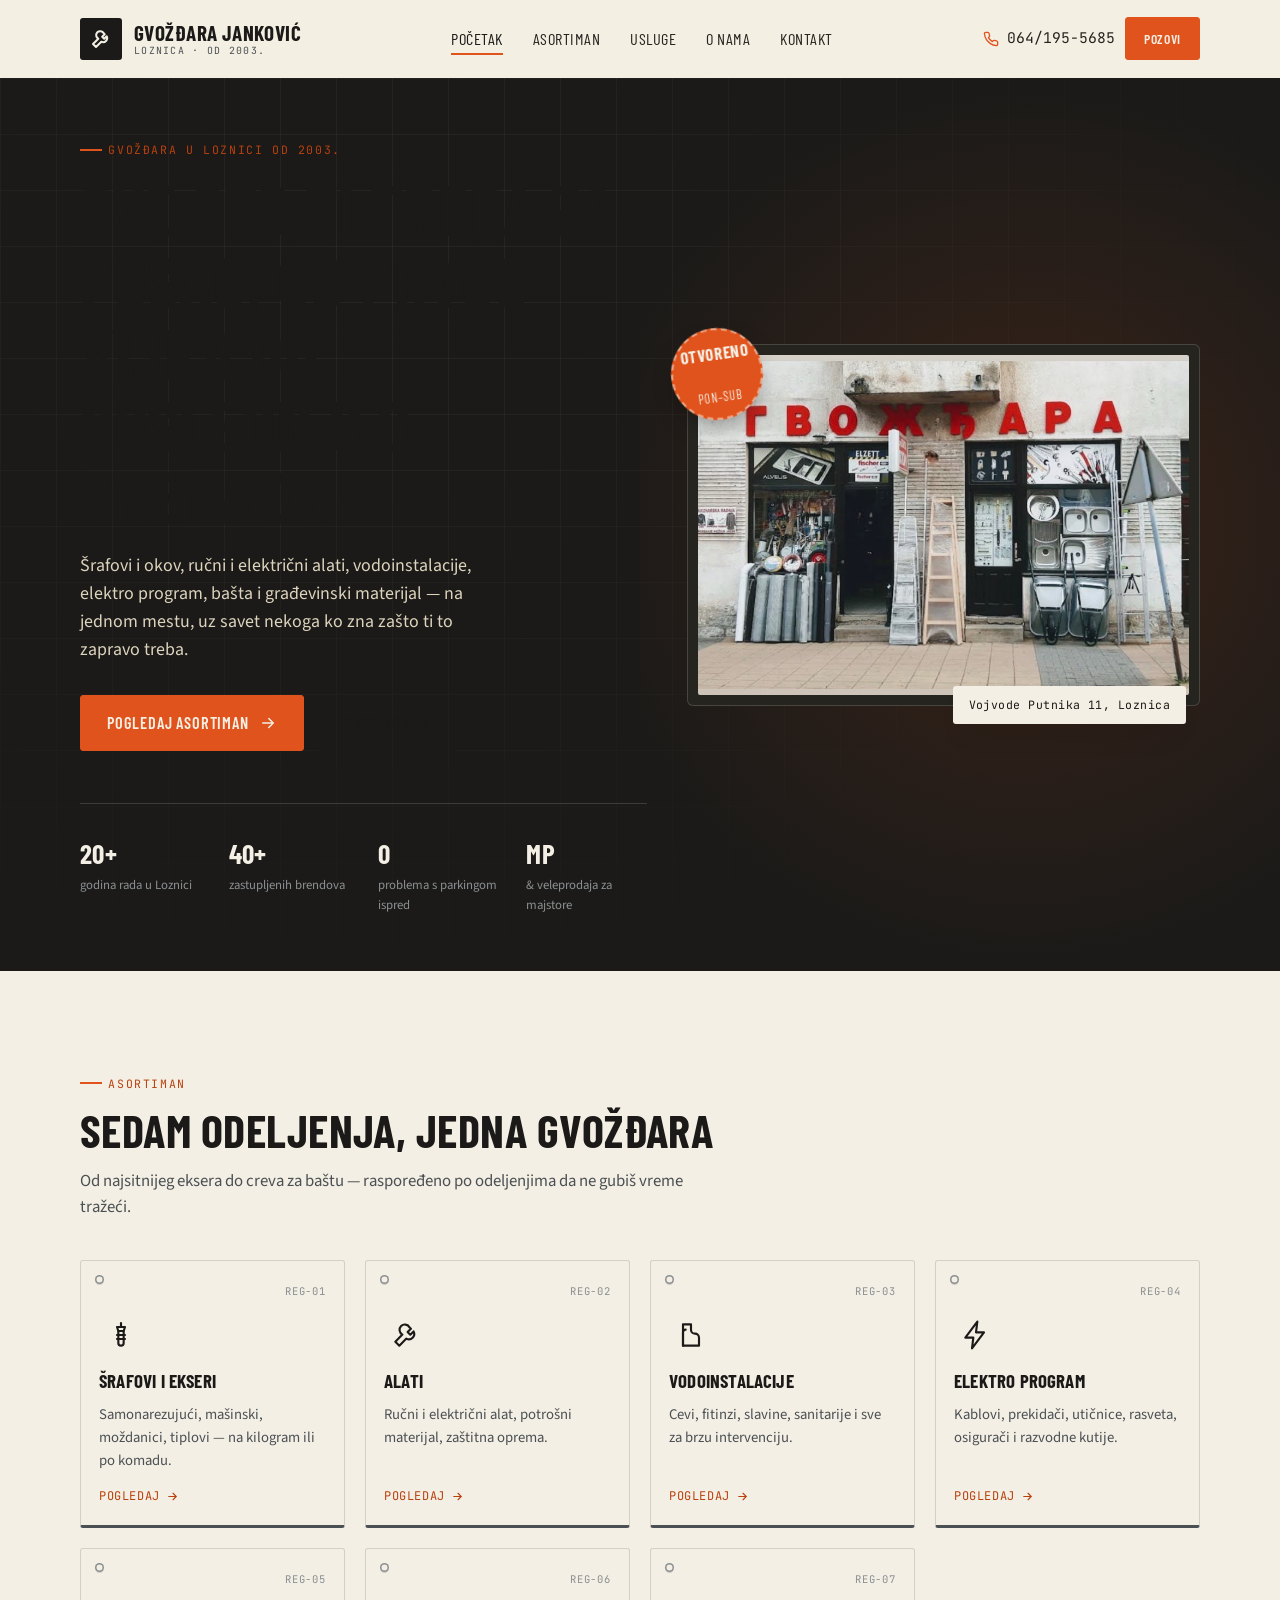
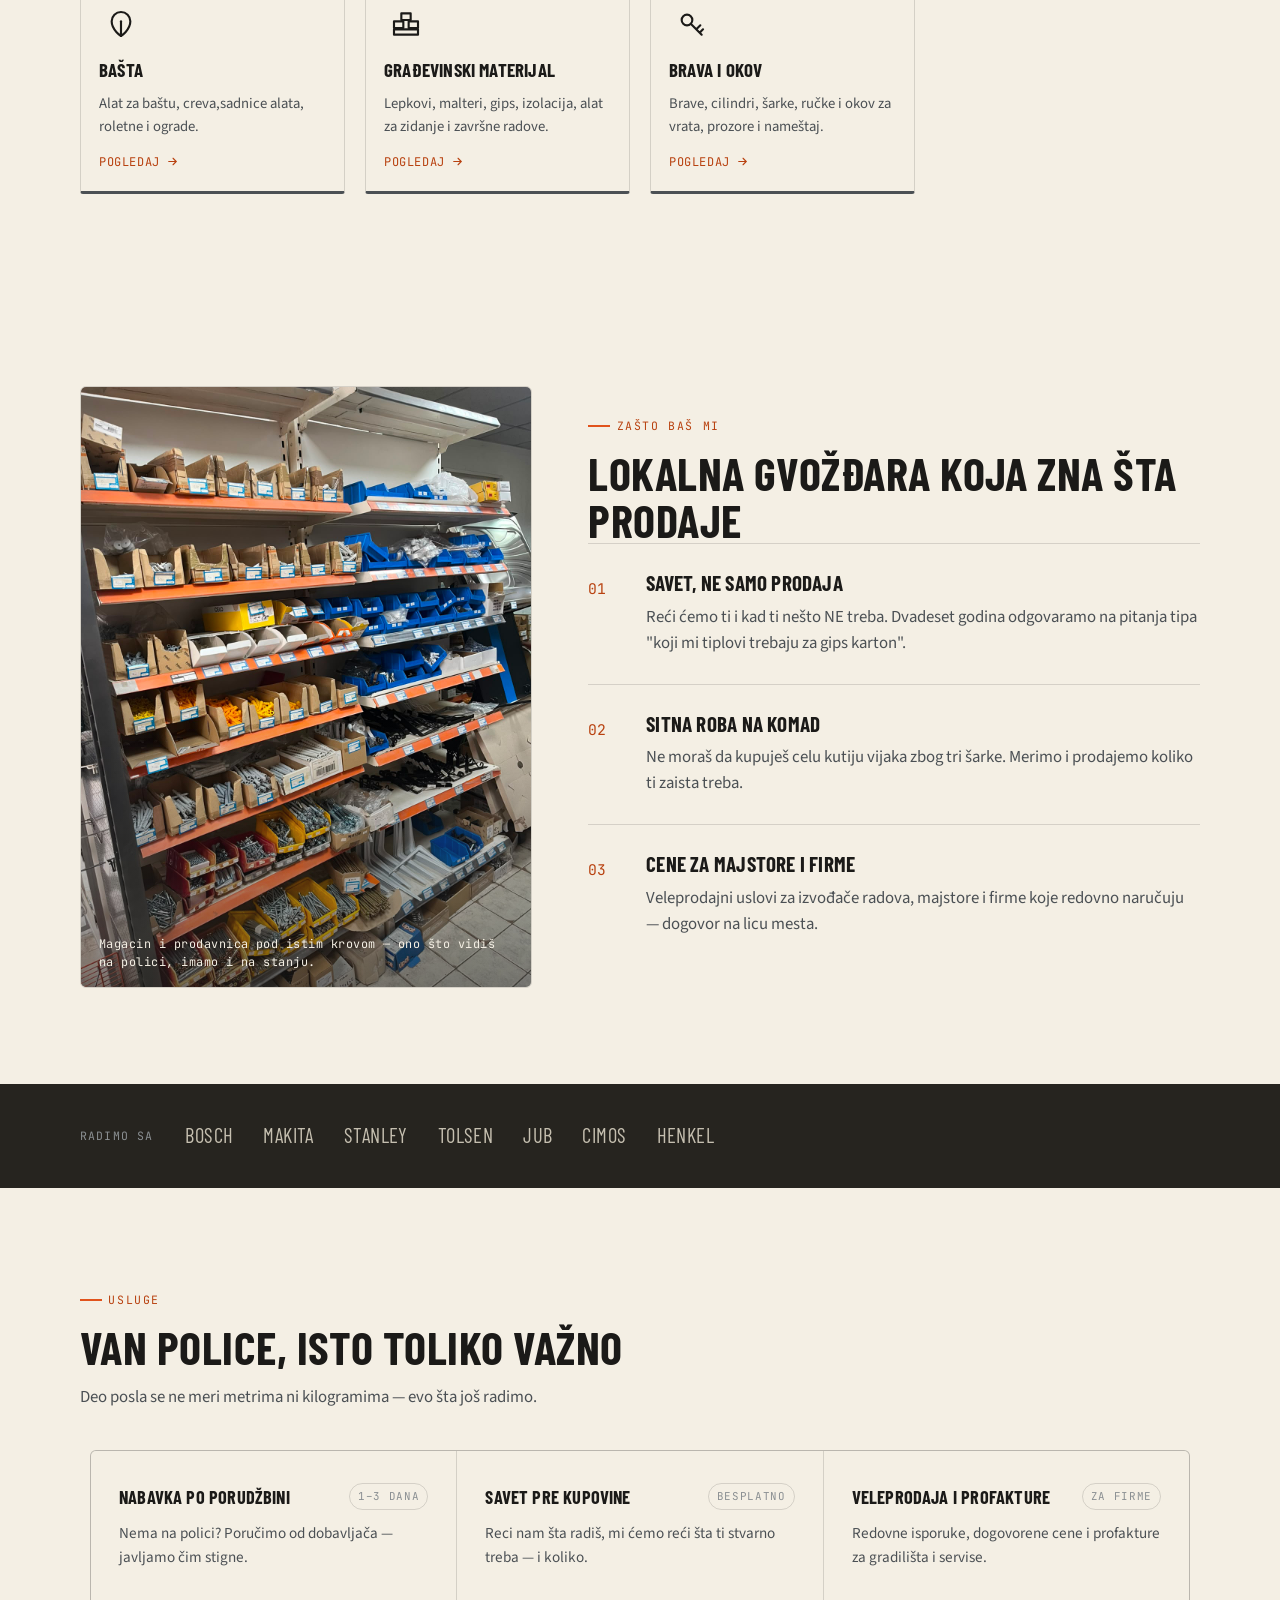
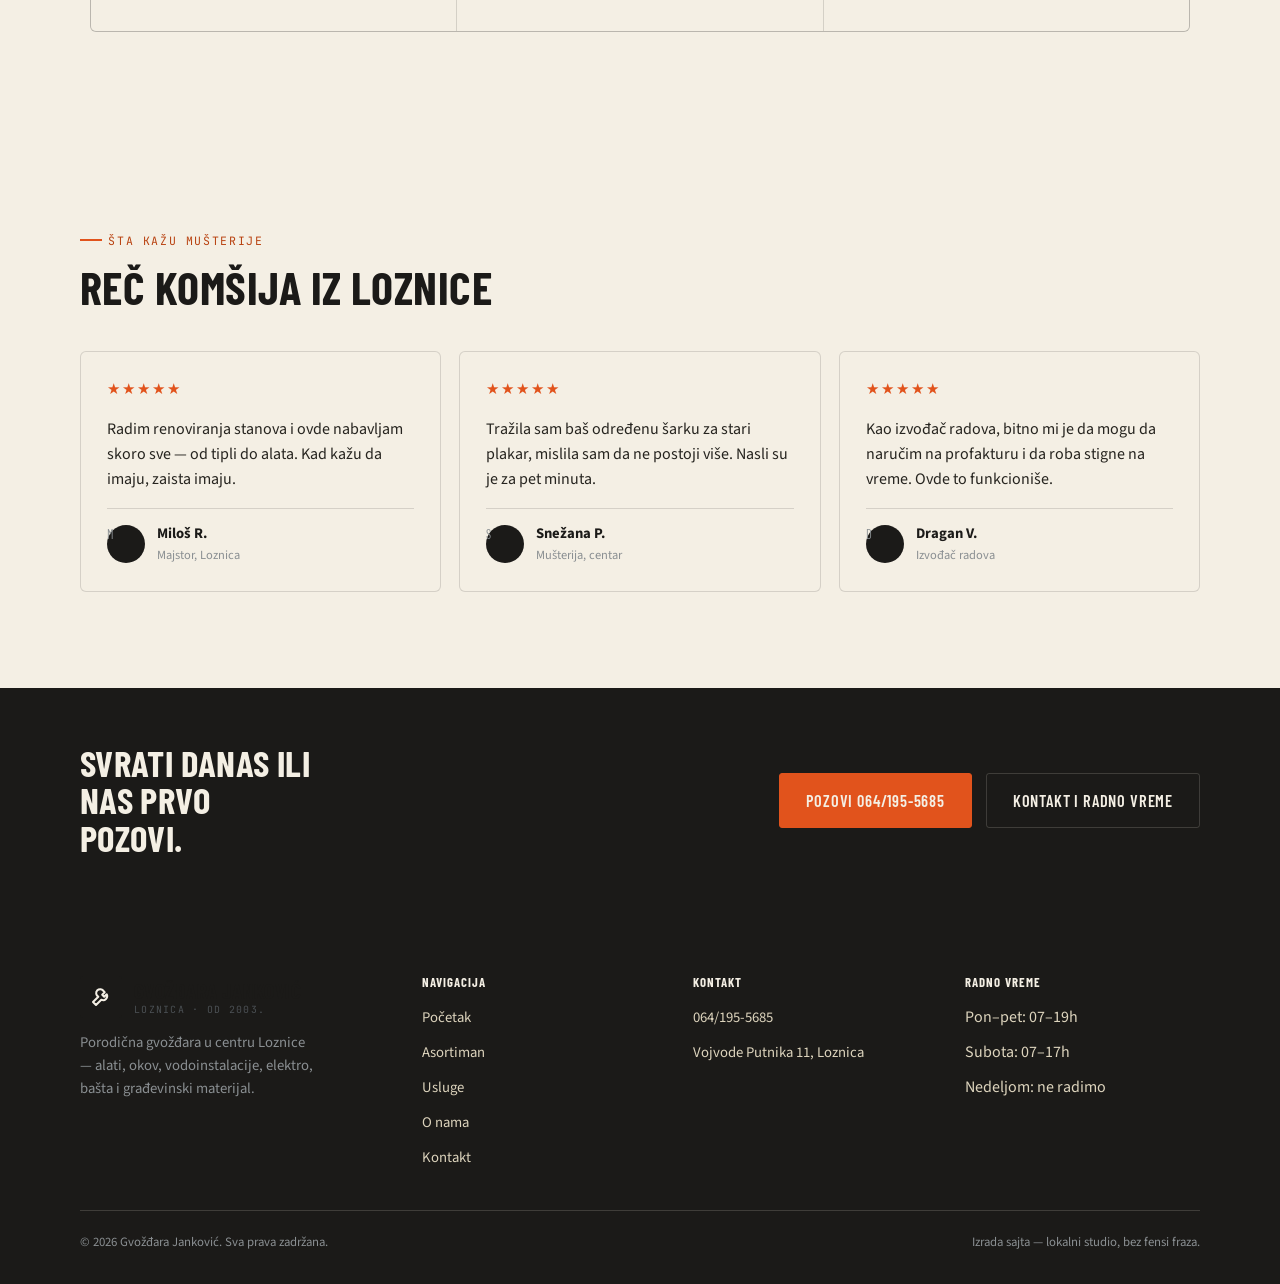
==== index.html @ 45a7708e "Page not found error (6a941ca8a8d5e2df097fbed8)" ====
<!doctype html>
<html lang="sr-Latn">
<head>
<meta charset="UTF-8">
<meta name="viewport" content="width=device-width, initial-scale=1.0">
<title>Gvožđara Janković — Alati, okov i građevinski materijal | Loznica</title>
<meta name="description" content="Gvožđara Janković u Loznici: vijci i okov, alati, vodoinstalacije, elektro program, bašta i građevinski materijal. Preko 20 godina na Vojvode Putnika 11.">
<link rel="canonical" href="https://gvozdjara-jankovic.rs/">

<meta property="og:type" content="website">
<meta property="og:site_name" content="Gvožđara Janković">
<meta property="og:title" content="Gvožđara Janković — Alati, okov i građevinski materijal | Loznica">
<meta property="og:description" content="Sve za majstore i domaćinstvo na jednom mestu — vijci, alati, vodoinstalacije, elektro, bašta i građevinski materijal. Vojvode Putnika 11, Loznica.">
<meta property="og:image" content="https://images.unsplash.com/photo-1632496497047-706290273235?auto=format&fit=crop&w=1200&q=80">
<meta property="og:locale" content="sr_RS">
<meta name="twitter:card" content="summary_large_image">

<link rel="icon" type="image/svg+xml" href="assets/favicon.svg">
<link rel="preconnect" href="https://fonts.googleapis.com">
<link rel="preconnect" href="https://fonts.gstatic.com" crossorigin>
<link href="https://fonts.googleapis.com/css2?family=Barlow+Condensed:wght@500;600;700&family=Source+Sans+3:wght@400;500;600;700&family=JetBrains+Mono:wght@500&display=swap" rel="stylesheet">
<link rel="stylesheet" href="styles.css">
</head>
<body>

<a class="skip-link" href="#main">Preskoči na sadržaj</a>

<header class="site-header">
  <div class="container header-inner">
    <a class="brand" href="index.html" aria-label="Gvožđara Janković — početna">
      <span class="brand-mark" aria-hidden="true">
        <svg viewBox="0 0 24 24" fill="none" stroke="#F4EFE4" stroke-width="2" stroke-linecap="round" stroke-linejoin="round"><path d="M14.7 6.3a4 4 0 1 0-5.4 5.4L4 17l3 3 5.3-5.3a4 4 0 0 0 5.4-5.4l-2.5 2.5-2-2 2.5-2.5z"/></svg>
      </span>
      <span class="brand-text">
        <strong>Gvožđara Janković</strong>
        <span>Loznica · od 2003.</span>
      </span>
    </a>

    <nav class="main-nav" aria-label="Glavna navigacija">
      <ul>
        <li><a href="index.html" aria-current="page">Početak</a></li>
        <li><a href="asortiman.html">Asortiman</a></li>
        <li><a href="index.html#usluge">Usluge</a></li>
        <li><a href="o-nama.html">O nama</a></li>
        <li><a href="kontakt.html">Kontakt</a></li>
      </ul>
    </nav>

    <div class="header-actions">
      <a class="phone-link" href="tel:+381641955685">
        <svg viewBox="0 0 24 24" fill="none" stroke="currentColor" stroke-width="2" stroke-linecap="round" stroke-linejoin="round"><path d="M22 16.92v3a2 2 0 0 1-2.18 2 19.79 19.79 0 0 1-8.63-3.07 19.5 19.5 0 0 1-6-6 19.79 19.79 0 0 1-3.07-8.67A2 2 0 0 1 4.11 2h3a2 2 0 0 1 2 1.72c.127.96.361 1.903.7 2.81a2 2 0 0 1-.45 2.11L8.09 9.91a16 16 0 0 0 6 6l1.27-1.27a2 2 0 0 1 2.11-.45c.907.339 1.85.573 2.81.7A2 2 0 0 1 22 16.92z"/></svg>
        064/195-5685
      </a>
      <a class="btn btn-primary btn-sm" href="tel:+381641955685">Pozovi</a>
      <button class="nav-toggle" aria-label="Otvori meni" aria-expanded="false" aria-controls="mobile-nav">
        <svg class="icon-open" viewBox="0 0 24 24" fill="none" stroke="currentColor" stroke-width="2" stroke-linecap="round"><path d="M3 6h18M3 12h18M3 18h18"/></svg>
        <svg class="icon-close" viewBox="0 0 24 24" fill="none" stroke="currentColor" stroke-width="2" stroke-linecap="round"><path d="M6 6l12 12M18 6L6 18"/></svg>
      </button>
    </div>
  </div>
</header>

<nav class="mobile-nav" id="mobile-nav" aria-label="Mobilna navigacija">
  <ul>
    <li><a href="index.html">Početak</a></li>
    <li><a href="asortiman.html">Asortiman</a></li>
    <li><a href="index.html#usluge">Usluge</a></li>
    <li><a href="o-nama.html">O nama</a></li>
    <li><a href="kontakt.html">Kontakt</a></li>
  </ul>
  <div class="mobile-contact">
    <a href="tel:+381641955685">064/195-5685</a>
    <span>Vojvode Putnika 11, Loznica</span>
    <span>Radnim danima 09–17h · subotom 09–14h</span>
  </div>
</nav>

<main id="main">

  <!-- HERO -->
  <section class="hero">
    <div class="container hero-inner">
      <div class="hero-copy">
        <span class="kicker">Gvožđara u Loznici od 2003.</span>
        <h1>Sve što ti treba za posao, od prvog vijka do poslednjeg premaza.</h1>
        <p class="hero-sub">Šrafovi i okov, ručni i električni alati, vodoinstalacije, elektro program, bašta i građevinski materijal — na jednom mestu, uz savet nekoga ko zna zašto ti to zapravo treba.</p>
        <div class="hero-cta">
          <a class="btn btn-primary" href="asortiman.html">
            Pogledaj asortiman
            <svg viewBox="0 0 24 24" fill="none" stroke="currentColor" stroke-width="2" stroke-linecap="round" stroke-linejoin="round"><path d="M5 12h14M13 6l6 6-6 6"/></svg>
          </a>
          <a class="btn btn-outline" href="https://www.google.com/maps/place/Gvozdjara/@44.53422077107398,19.223158176831543,17z" target="_blank" rel="noopener">
            Kako do nas
          </a>
        </div>

        <div class="hero-trust">
          <div class="trust-item"><strong>20+</strong><span>godina rada u Loznici</span></div>
          <div class="trust-item"><strong>40+</strong><span>zastupljenih brendova</span></div>
          <div class="trust-item"><strong>0</strong><span>problema s parkingom ispred</span></div>
          <div class="trust-item"><strong>MP</strong><span>&amp; veleprodaja za majstore</span></div>
        </div>
      </div>

      <div class="hero-visual">
        <div class="hero-frame">
          <img src="assets/SlikaNapred.jpeg" alt="Ulaz u Gvožđaru Janković u Loznici" loading="eager" width="1200" height="800">
        </div>
        <div class="hero-badge" aria-hidden="true"><strong>OTVORENO</strong>pon–sub</div>
        <div class="hero-caption">Vojvode Putnika 11, Loznica</div>
      </div>
    </div>
  </section>

  <!-- CATEGORIES -->
  <section id="asortiman" aria-labelledby="cat-heading">
    <div class="container">
      <div class="section-head reveal">
        <span class="kicker">Asortiman</span>
        <h2 id="cat-heading">Sedam odeljenja, jedna gvožđara</h2>
        <p>Od najsitnijeg eksera do creva za baštu — raspoređeno po odeljenjima da ne gubiš vreme tražeći.</p>
      </div>

      <div class="category-grid reveal-stagger">

        <a class="category-card" href="asortiman.html#vijci">
          <span class="tag-code">REG-01</span>
          <span class="card-icon" aria-hidden="true">
            <svg viewBox="0 0 24 24" fill="none" stroke="currentColor" stroke-width="1.6" stroke-linecap="round" stroke-linejoin="round"><path d="M12 3v3M9 6h6l-1 3H10L9 6z"/><path d="M10 9v9a2 2 0 0 0 4 0V9"/><path d="M9 15h6M9 12h6"/></svg>
          </span>
          <h3>Šrafovi i ekseri</h3>
          <p>Samonarezujući, mašinski, moždanici, tiplovi — na kilogram ili po komadu.</p>
          <span class="card-link">Pogledaj<svg viewBox="0 0 24 24" fill="none" stroke="currentColor" stroke-width="2" stroke-linecap="round"><path d="M5 12h14M13 6l6 6-6 6"/></svg></span>
        </a>

        <a class="category-card" href="asortiman.html#alati">
          <span class="tag-code">REG-02</span>
          <span class="card-icon" aria-hidden="true">
            <svg viewBox="0 0 24 24" fill="none" stroke="currentColor" stroke-width="1.6" stroke-linecap="round" stroke-linejoin="round"><path d="M14.7 6.3a4 4 0 1 0-5.4 5.4L4 17l3 3 5.3-5.3a4 4 0 0 0 5.4-5.4l-2.5 2.5-2-2 2.5-2.5z"/></svg>
          </span>
          <h3>Alati</h3>
          <p>Ručni i električni alat, potrošni materijal, zaštitna oprema.</p>
          <span class="card-link">Pogledaj<svg viewBox="0 0 24 24" fill="none" stroke="currentColor" stroke-width="2" stroke-linecap="round"><path d="M5 12h14M13 6l6 6-6 6"/></svg></span>
        </a>

        <a class="category-card" href="asortiman.html#vodoinstalacije">
          <span class="tag-code">REG-03</span>
          <span class="card-icon" aria-hidden="true">
            <svg viewBox="0 0 24 24" fill="none" stroke="currentColor" stroke-width="1.6" stroke-linecap="round" stroke-linejoin="round"><path d="M6 4h6v4a3 3 0 0 0 3 3v0a3 3 0 0 1 3 3v6H6z"/><path d="M6 20V10a2 2 0 0 1 2-2"/></svg>
          </span>
          <h3>Vodoinstalacije</h3>
          <p>Cevi, fitinzi, slavine, sanitarije i sve za brzu intervenciju.</p>
          <span class="card-link">Pogledaj<svg viewBox="0 0 24 24" fill="none" stroke="currentColor" stroke-width="2" stroke-linecap="round"><path d="M5 12h14M13 6l6 6-6 6"/></svg></span>
        </a>

        <a class="category-card" href="asortiman.html#elektro">
          <span class="tag-code">REG-04</span>
          <span class="card-icon" aria-hidden="true">
            <svg viewBox="0 0 24 24" fill="none" stroke="currentColor" stroke-width="1.6" stroke-linecap="round" stroke-linejoin="round"><path d="M13 2 4 14h6l-1 8 9-12h-6l1-8z"/></svg>
          </span>
          <h3>Elektro program</h3>
          <p>Kablovi, prekidači, utičnice, rasveta, osigurači i razvodne kutije.</p>
          <span class="card-link">Pogledaj<svg viewBox="0 0 24 24" fill="none" stroke="currentColor" stroke-width="2" stroke-linecap="round"><path d="M5 12h14M13 6l6 6-6 6"/></svg></span>
        </a>

        <a class="category-card" href="asortiman.html#basta">
          <span class="tag-code">REG-05</span>
          <span class="card-icon" aria-hidden="true">
            <svg viewBox="0 0 24 24" fill="none" stroke="currentColor" stroke-width="1.6" stroke-linecap="round" stroke-linejoin="round"><path d="M12 21s7-4.5 7-11a7 7 0 0 0-14 0c0 6.5 7 11 7 11z"/><path d="M12 21V10"/></svg>
          </span>
          <h3>Bašta</h3>
          <p>Alat za baštu, creva,sadnice alata, roletne i ograde.</p>
          <span class="card-link">Pogledaj<svg viewBox="0 0 24 24" fill="none" stroke="currentColor" stroke-width="2" stroke-linecap="round"><path d="M5 12h14M13 6l6 6-6 6"/></svg></span>
        </a>

        <a class="category-card" href="asortiman.html#gradjevinski">
          <span class="tag-code">REG-06</span>
          <span class="card-icon" aria-hidden="true">
            <svg viewBox="0 0 24 24" fill="none" stroke="currentColor" stroke-width="1.6" stroke-linecap="round" stroke-linejoin="round"><rect x="3" y="10" width="7" height="5"/><rect x="14" y="10" width="7" height="5"/><rect x="8.5" y="4" width="7" height="5"/><rect x="3" y="16" width="18" height="4"/></svg>
          </span>
          <h3>Građevinski materijal</h3>
          <p>Lepkovi, malteri, gips, izolacija, alat za zidanje i završne radove.</p>
          <span class="card-link">Pogledaj<svg viewBox="0 0 24 24" fill="none" stroke="currentColor" stroke-width="2" stroke-linecap="round"><path d="M5 12h14M13 6l6 6-6 6"/></svg></span>
        </a>

        <a class="category-card" href="asortiman.html#brava">
          <span class="tag-code">REG-07</span>
          <span class="card-icon" aria-hidden="true">
            <svg viewBox="0 0 24 24" fill="none" stroke="currentColor" stroke-width="1.6" stroke-linecap="round" stroke-linejoin="round"><circle cx="9" cy="9" r="4"/><path d="M12 12 20 20M16 16l3-3M18.5 18.5 21 16"/></svg>
          </span>
          <h3>Brava i okov</h3>
          <p>Brave, cilindri, šarke, ručke i okov za vrata, prozore i nameštaj.</p>
          <span class="card-link">Pogledaj<svg viewBox="0 0 24 24" fill="none" stroke="currentColor" stroke-width="2" stroke-linecap="round"><path d="M5 12h14M13 6l6 6-6 6"/></svg></span>
        </a>

      </div>
    </div>
  </section>

  <!-- WHY US -->
  <section aria-labelledby="why-heading">
    <div class="container why-split">
      <figure class="why-photo reveal">
        <img src="assets/inventar2.jpeg" alt="Uredne police sa robom u magacinskom prostoru" loading="lazy" width="1000" height="1250">
        <figcaption>Magacin i prodavnica pod istim krovom — ono što vidiš na polici, imamo i na stanju.</figcaption>
      </figure>

      <div class="reveal">
        <span class="kicker">Zašto baš mi</span>
        <h2 id="why-heading">Lokalna gvožđara koja zna šta prodaje</h2>

        <div class="why-item">
          <span class="why-num">01</span>
          <div>
            <h3>Savet, ne samo prodaja</h3>
            <p>Reći ćemo ti i kad ti nešto NE treba. Dvadeset godina odgovaramo na pitanja tipa "koji mi tiplovi trebaju za gips karton".</p>
          </div>
        </div>
        <div class="why-item">
          <span class="why-num">02</span>
          <div>
            <h3>Sitna roba na komad</h3>
            <p>Ne moraš da kupuješ celu kutiju vijaka zbog tri šarke. Merimo i prodajemo koliko ti zaista treba.</p>
          </div>
        </div>
        <div class="why-item">
          <span class="why-num">03</span>
          <div>
            <h3>Cene za majstore i firme</h3>
            <p>Veleprodajni uslovi za izvođače radova, majstore i firme koje redovno naručuju — dogovor na licu mesta.</p>
          </div>
        </div>
      </div>
    </div>
  </section>

  <!-- BRANDS -->
  <section class="brands-strip">
    <div class="container">
      <span class="brands-label">Radimo sa</span>
      <ul class="brand-list">
        <li>Bosch</li>
        <li>Makita</li>
        <li>Stanley</li>
        <li>Tolsen</li>
        <li>Jub</li>
        <li>Cimos</li>
        <li>Henkel</li>
      </ul>
    </div>
  </section>

  <!-- SERVICES -->
  <section id="usluge" aria-labelledby="usluge-heading">
    <div class="container">
      <div class="section-head reveal">
        <span class="kicker">Usluge</span>
        <h2 id="usluge-heading">Van police, isto toliko važno</h2>
        <p>Deo posla se ne meri metrima ni kilogramima — evo šta još radimo.</p>
      </div>

      <div class="service-list service-list-three reveal">
        <article class="service-item">
          <div class="service-top">
            <h3>Nabavka po porudžbini</h3>
            <span class="service-tag">1–3 dana</span>
          </div>
          <p>Nema na polici? Poručimo od dobavljača — javljamo čim stigne.</p>
        </article>
        <article class="service-item">
          <div class="service-top">
            <h3>Savet pre kupovine</h3>
            <span class="service-tag">Besplatno</span>
          </div>
          <p>Reci nam šta radiš, mi ćemo reći šta ti stvarno treba — i koliko.</p>
        </article>
        <article class="service-item">
          <div class="service-top">
            <h3>Veleprodaja i profakture</h3>
            <span class="service-tag">Za firme</span>
          </div>
          <p>Redovne isporuke, dogovorene cene i profakture za gradilišta i servise.</p>
        </article>
      </div>
    </div>
  </section>

  <!-- TESTIMONIALS -->
  <section aria-labelledby="test-heading">
    <div class="container">
      <div class="section-head reveal">
        <span class="kicker">Šta kažu mušterije</span>
        <h2 id="test-heading">Reč komšija iz Loznice</h2>
      </div>

      <div class="testimonial-grid reveal-stagger">
        <article class="testimonial">
          <div class="stars" aria-hidden="true">★★★★★</div>
          <p class="quote">Radim renoviranja stanova i ovde nabavljam skoro sve — od tipli do alata. Kad kažu da imaju, zaista imaju.</p>
          <div class="who">
            <span class="who-avatar" aria-hidden="true">M</span>
            <div><strong>Miloš R.</strong><span>Majstor, Loznica</span></div>
          </div>
        </article>
        <article class="testimonial">
          <div class="stars" aria-hidden="true">★★★★★</div>
          <p class="quote">Tražila sam baš određenu šarku za stari plakar, mislila sam da ne postoji više. Nasli su je za pet minuta.</p>
          <div class="who">
            <span class="who-avatar" aria-hidden="true">S</span>
            <div><strong>Snežana P.</strong><span>Mušterija, centar</span></div>
          </div>
        </article>
        <article class="testimonial">
          <div class="stars" aria-hidden="true">★★★★★</div>
          <p class="quote">Kao izvođač radova, bitno mi je da mogu da naručim na profakturu i da roba stigne na vreme. Ovde to funkcioniše.</p>
          <div class="who">
            <span class="who-avatar" aria-hidden="true">D</span>
            <div><strong>Dragan V.</strong><span>Izvođač radova</span></div>
          </div>
        </article>
      </div>
    </div>
  </section>

  <!-- CTA BAND -->
  <section class="cta-band on-dark">
    <div class="container">
      <h2>Svrati danas ili nas prvo pozovi.</h2>
      <div class="cta-actions">
        <a class="btn btn-primary" href="tel:+381641955685">Pozovi 064/195-5685</a>
        <a class="btn btn-outline" href="kontakt.html">Kontakt i radno vreme</a>
      </div>
    </div>
  </section>

</main>

<footer class="site-footer">
  <div class="container">
    <div class="footer-grid">
      <div class="footer-brand">
        <a class="brand" href="index.html" aria-label="Gvožđara Janković — početna">
          <span class="brand-mark" aria-hidden="true">
            <svg viewBox="0 0 24 24" fill="none" stroke="#F4EFE4" stroke-width="2" stroke-linecap="round" stroke-linejoin="round"><path d="M14.7 6.3a4 4 0 1 0-5.4 5.4L4 17l3 3 5.3-5.3a4 4 0 0 0 5.4-5.4l-2.5 2.5-2-2 2.5-2.5z"/></svg>
          </span>
          <span class="brand-text">
            <strong>Gvožđara Janković</strong>
            <span>Loznica · od 2003.</span>
          </span>
        </a>
        <p>Porodična gvožđara u centru Loznice — alati, okov, vodoinstalacije, elektro, bašta i građevinski materijal.</p>
      </div>

      <div class="footer-col">
        <h4>Navigacija</h4>
        <ul>
          <li><a href="index.html">Početak</a></li>
          <li><a href="asortiman.html">Asortiman</a></li>
          <li><a href="index.html#usluge">Usluge</a></li>
          <li><a href="o-nama.html">O nama</a></li>
          <li><a href="kontakt.html">Kontakt</a></li>
        </ul>
      </div>

      <div class="footer-col">
        <h4>Kontakt</h4>
        <ul>
          <li><a href="tel:+381641955685">064/195-5685</a></li>
          <li><a href="https://www.google.com/maps/place/Gvozdjara/@44.53422077107398,19.223158176831543,17z" target="_blank" rel="noopener">Vojvode Putnika 11, Loznica</a></li>
        </ul>
      </div>

      <div class="footer-col">
        <h4>Radno vreme</h4>
        <ul>
          <li>Pon–pet: 07–19h</li>
          <li>Subota: 07–17h</li>
          <li>Nedeljom: ne radimo</li>
        </ul>
      </div>
    </div>

    <div class="footer-bottom">
      <span>© <span id="year">2026</span> Gvožđara Janković. Sva prava zadržana.</span>
      <span>Izrada sajta — lokalni studio, bez fensi fraza.</span>
    </div>
  </div>
</footer>

<script src="main.js"></script>
<script>document.getElementById('year').textContent = new Date().getFullYear();</script>
</body>
</html>
---- styles.css ----
/* =========================================================
   GVOZDJARA JANKOVIC — stylesheet
   Design tokens: deep charcoal / warm paper / muted steel / safety-orange accent
   Type: Barlow Condensed (display) + Source Sans 3 (body) + JetBrains Mono (tags)
   ========================================================= */

:root{
  --charcoal:#1b1a18;
  --charcoal-soft:#26241f;
  --charcoal-softer:#312e28;
  --paper:#f4efe4;
  --paper-dim:#e9e2d0;
  --paper-dimmer:#ddd4bd;
  --steel:#8a8f92;
  --steel-dark:#4b5054;
  --steel-darker:#33373a;
  --accent:#e1531c;
  --accent-dark:#b8410f;
  --accent-soft:rgba(225,83,28,.13);
  --line:rgba(27,26,24,.14);
  --line-invert:rgba(244,239,228,.16);
  --shadow-card:0 14px 30px -16px rgba(15,13,10,.45);
  --shadow-card-hover:0 20px 38px -16px rgba(15,13,10,.55);
  --radius-s:3px;
  --radius-m:6px;
  --font-display:"Barlow Condensed", "Arial Narrow", sans-serif;
  --font-body:"Source Sans 3", "Segoe UI", sans-serif;
  --font-mono:"JetBrains Mono", "Courier New", monospace;
  --ease-out:cubic-bezier(.16,1,.3,1);
  --container:1200px;
}

/* ---------- Reset ---------- */
*,*::before,*::after{box-sizing:border-box;}
html{scroll-behavior:smooth;}
body{margin:0;}
img{max-width:100%;display:block;}
h1,h2,h3,h4,p,figure{margin:0;}
ul{margin:0;padding:0;list-style:none;}
a{color:inherit;text-decoration:none;}
button{font:inherit;color:inherit;background:none;border:0;cursor:pointer;}
input,textarea{font:inherit;color:inherit;}
svg{display:block;}

@media (prefers-reduced-motion: reduce){
  html{scroll-behavior:auto;}
  *,*::before,*::after{
    animation-duration:.001ms !important;
    animation-iteration-count:1 !important;
    transition-duration:.001ms !important;
    scroll-behavior:auto !important;
  }
}

/* ---------- Base ---------- */
body{
  background:var(--paper);
  color:var(--charcoal);
  font-family:var(--font-body);
  font-size:16px;
  line-height:1.55;
  -webkit-font-smoothing:antialiased;
}

.container{
  width:100%;
  max-width:var(--container);
  margin-inline:auto;
  padding-inline:20px;
}
@media(min-width:720px){ .container{padding-inline:32px;} }
@media(min-width:1100px){ .container{padding-inline:40px;} }

section{padding:64px 0;}
@media(min-width:900px){ section{padding:96px 0;} }

.section-tight{padding:48px 0;}

/* eyebrow / kicker */
.kicker{
  display:inline-flex;
  align-items:center;
  gap:.55em;
  font-family:var(--font-mono);
  font-size:.72rem;
  letter-spacing:.14em;
  text-transform:uppercase;
  color:var(--accent-dark);
  margin-bottom:14px;
}
.kicker::before{
  content:"";
  width:22px;
  height:2px;
  background:var(--accent);
  display:inline-block;
}
.on-dark .kicker{color:var(--accent);}
.on-dark .kicker::before{background:var(--accent);}

h1,h2,h3,h4{
  font-family:var(--font-display);
  font-weight:700;
  letter-spacing:.01em;
  text-transform:uppercase;
  line-height:1.02;
  color:var(--charcoal);
}
.on-dark, .on-dark h1, .on-dark h2, .on-dark h3, .on-dark h4{ color:var(--paper); }

h1{font-size:clamp(2.4rem,6.2vw,4.4rem);}
h2{font-size:clamp(1.9rem,4.6vw,2.9rem);}
h3{font-size:clamp(1.3rem,2.6vw,1.6rem);}
h4{font-size:1.05rem;letter-spacing:.04em;}

.section-head{
  max-width:640px;
  margin-bottom:40px;
}
.section-head p{color:var(--steel-dark);font-size:1.05rem;margin-top:14px;}
.on-dark .section-head p{color:var(--paper-dimmer);}
.section-head--center{margin-inline:auto;text-align:center;}

p.lede{font-size:1.15rem;color:var(--steel-dark);}

/* ---------- Buttons ---------- */
.btn{
  display:inline-flex;
  align-items:center;
  gap:10px;
  padding:14px 26px;
  font-family:var(--font-display);
  font-size:1.02rem;
  font-weight:600;
  letter-spacing:.05em;
  text-transform:uppercase;
  border-radius:var(--radius-s);
  border:1.5px solid transparent;
  transition:transform .18s var(--ease-out), box-shadow .18s var(--ease-out), background-color .18s var(--ease-out), border-color .18s var(--ease-out), color .18s var(--ease-out);
  white-space:nowrap;
}
.btn:active{transform:translateY(1px);}
.btn-primary{
  background:var(--accent);
  color:var(--paper);
  border-color:var(--accent);
}
.btn-primary:hover{background:var(--accent-dark);border-color:var(--accent-dark);box-shadow:0 10px 22px -10px rgba(225,83,28,.55);}
.btn-outline{
  background:transparent;
  color:var(--charcoal);
  border-color:var(--charcoal);
}
.btn-outline:hover{background:var(--charcoal);color:var(--paper);}
.on-dark .btn-outline{color:var(--paper);border-color:var(--line-invert);}
.on-dark .btn-outline:hover{background:var(--paper);color:var(--charcoal);border-color:var(--paper);}
.btn-ghost{
  color:var(--charcoal);
  padding-inline:0;
  border-bottom:1.5px solid var(--charcoal);
  border-radius:0;
}
.btn-ghost:hover{color:var(--accent-dark);border-color:var(--accent-dark);}
.btn-sm{padding:10px 18px;font-size:.85rem;}
.btn svg{width:18px;height:18px;flex:none;}

/* ---------- Skip link ---------- */
.skip-link{
  position:absolute;
  left:16px;
  top:-60px;
  background:var(--accent);
  color:var(--paper);
  padding:12px 18px;
  font-family:var(--font-display);
  text-transform:uppercase;
  letter-spacing:.06em;
  z-index:200;
  border-radius:var(--radius-s);
  transition:top .18s var(--ease-out);
}
.skip-link:focus{top:16px;}

/* ---------- Focus states ---------- */
a:focus-visible,
button:focus-visible,
input:focus-visible,
textarea:focus-visible,
.category-card:focus-visible{
  outline:3px solid var(--accent);
  outline-offset:3px;
  border-radius:2px;
}

/* =========================================================
   HEADER
   ========================================================= */
.site-header{
  position:sticky;
  top:0;
  z-index:100;
  background:rgba(244,239,228,.86);
  border-bottom:1px solid transparent;
  transition:background-color .25s var(--ease-out), border-color .25s var(--ease-out), box-shadow .25s var(--ease-out);
}
@supports(backdrop-filter:blur(6px)){
  .site-header{backdrop-filter:blur(10px) saturate(1.1);}
}
.site-header.is-scrolled{
  background:rgba(244,239,228,.94);
  border-bottom-color:var(--line);
  box-shadow:0 8px 24px -18px rgba(0,0,0,.35);
}

.header-inner{
  display:flex;
  align-items:center;
  justify-content:space-between;
  gap:20px;
  padding-block:16px;
}

.brand{
  display:flex;
  align-items:center;
  gap:12px;
  font-family:var(--font-display);
  color:var(--charcoal);
}
.brand-mark{
  width:42px;height:42px;
  flex:none;
  border-radius:var(--radius-s);
  background:var(--charcoal);
  display:grid;
  place-items:center;
}
.brand-mark svg{width:24px;height:24px;}
.brand-text{display:flex;flex-direction:column;line-height:1;}
.brand-text strong{
  font-size:1.32rem;
  letter-spacing:.02em;
  text-transform:uppercase;
}
.brand-text span{
  font-family:var(--font-mono);
  font-size:.62rem;
  letter-spacing:.13em;
  text-transform:uppercase;
  color:var(--steel-dark);
  margin-top:3px;
}

.main-nav{display:none;}
.main-nav ul{display:flex;align-items:center;gap:2px;}
.main-nav a{
  display:inline-block;
  padding:10px 14px;
  font-family:var(--font-display);
  font-size:1.02rem;
  letter-spacing:.03em;
  text-transform:uppercase;
  color:var(--charcoal-soft);
  border-radius:var(--radius-s);
  position:relative;
  transition:color .18s var(--ease-out);
}
.main-nav a::after{
  content:"";
  position:absolute;
  left:14px;right:14px;
  bottom:6px;
  height:2px;
  background:var(--accent);
  transform:scaleX(0);
  transform-origin:left;
  transition:transform .2s var(--ease-out);
}
.main-nav a:hover{color:var(--charcoal);}
.main-nav a:hover::after,
.main-nav a[aria-current="page"]::after{transform:scaleX(1);}
.main-nav a[aria-current="page"]{color:var(--charcoal);}

.header-actions{display:flex;align-items:center;gap:10px;}
.phone-link{
  display:none;
  align-items:center;
  gap:8px;
  font-family:var(--font-mono);
  font-size:.92rem;
  color:var(--charcoal-soft);
}
.phone-link svg{width:16px;height:16px;color:var(--accent);}

.nav-toggle{
  display:grid;
  place-items:center;
  width:44px;height:44px;
  border:1px solid var(--line);
  border-radius:var(--radius-s);
  background:var(--paper);
}
.nav-toggle svg{width:20px;height:20px;}
.nav-toggle .icon-close{display:none;}
.nav-toggle[aria-expanded="true"] .icon-open{display:none;}
.nav-toggle[aria-expanded="true"] .icon-close{display:block;}

@media(min-width:960px){
  .main-nav{display:block;}
  .nav-toggle{display:none;}
  .phone-link{display:inline-flex;}
}

/* Mobile nav panel */
.mobile-nav{
  position:fixed;
  inset:0;
  top:0;
  z-index:99;
  background:var(--charcoal);
  color:var(--paper);
  padding:100px 24px 40px;
  transform:translateX(100%);
  transition:transform .32s var(--ease-out);
  overflow-y:auto;
}
.mobile-nav.is-open{transform:translateX(0);}
.mobile-nav ul{display:flex;flex-direction:column;gap:6px;}
.mobile-nav a{
  display:block;
  padding:16px 4px;
  font-family:var(--font-display);
  font-size:2rem;
  text-transform:uppercase;
  border-bottom:1px solid var(--line-invert);
}
.mobile-nav .mobile-contact{
  margin-top:32px;
  padding-top:24px;
  border-top:1px solid var(--line-invert);
  display:flex;
  flex-direction:column;
  gap:14px;
  font-family:var(--font-mono);
  font-size:.95rem;
  color:var(--paper-dimmer);
}
.mobile-nav .mobile-contact a{border:0;padding:0;font-family:var(--font-mono);font-size:.95rem;text-transform:none;color:var(--accent);}
body.nav-locked{overflow:hidden;}

@media(min-width:960px){ .mobile-nav{display:none;} }

/* =========================================================
   HERO
   ========================================================= */
.hero{
  position:relative;
  background:var(--charcoal);
  color:var(--paper);
  overflow:hidden;
  padding-top:56px;
  padding-bottom:56px;
}
.hero::before{
  /* faint grid, hero-only texture */
  content:"";
  position:absolute;
  inset:0;
  background-image:
    linear-gradient(var(--line-invert) 1px, transparent 1px),
    linear-gradient(90deg, var(--line-invert) 1px, transparent 1px);
  background-size:56px 56px;
  opacity:.35;
  mask-image:radial-gradient(ellipse at 30% 20%, black, transparent 75%);
}
.hero::after{
  content:"";
  position:absolute;
  right:-10%;
  top:-20%;
  width:60%;
  height:140%;
  background:radial-gradient(circle, rgba(225,83,28,.16), transparent 60%);
  pointer-events:none;
}
.hero-inner{
  position:relative;
  z-index:1;
  display:grid;
  gap:44px;
  align-items:center;
}
@media(min-width:900px){
  .hero-inner{grid-template-columns:1.05fr .95fr;gap:40px;}
}

.hero-copy .kicker{opacity:0;transform:translateY(10px);animation:rise .5s var(--ease-out) forwards;animation-delay:.05s;}
.hero-copy h1{opacity:0;transform:translateY(14px);animation:rise .6s var(--ease-out) forwards;animation-delay:.15s;}
.hero-copy .hero-sub{opacity:0;transform:translateY(14px);animation:rise .6s var(--ease-out) forwards;animation-delay:.28s;
  margin-top:20px;max-width:46ch;font-size:1.12rem;color:var(--paper-dimmer);}
.hero-cta{opacity:0;transform:translateY(14px);animation:rise .6s var(--ease-out) forwards;animation-delay:.4s;
  display:flex;flex-wrap:wrap;gap:14px;margin-top:32px;}
.hero-trust{opacity:0;transform:translateY(14px);animation:rise .6s var(--ease-out) forwards;animation-delay:.52s;
  display:grid;grid-template-columns:repeat(2,1fr);gap:22px 28px;margin-top:52px;padding-top:28px;border-top:1px solid var(--line-invert);}
@media(min-width:560px){ .hero-trust{grid-template-columns:repeat(4,1fr);} }
.trust-item strong{
  display:block;font-family:var(--font-display);font-size:1.7rem;letter-spacing:.01em;color:var(--paper);
}
.trust-item span{
  display:block;font-size:.8rem;color:var(--steel);margin-top:2px;
}

@keyframes rise{
  to{opacity:1;transform:translateY(0);}
}
@media(prefers-reduced-motion: reduce){
  .hero-copy .kicker,.hero-copy h1,.hero-copy .hero-sub,.hero-cta,.hero-trust{
    opacity:1;transform:none;animation:none;
  }
}

.hero-visual{
  position:relative;
  opacity:0;
  transform:translateY(16px) scale(.99);
  animation:rise .7s var(--ease-out) forwards;
  animation-delay:.3s;
}
@media(prefers-reduced-motion: reduce){ .hero-visual{opacity:1;transform:none;animation:none;} }
.hero-frame{
  position:relative;
  border:1px solid var(--line-invert);
  padding:10px;
  border-radius:var(--radius-m);
  background:var(--charcoal-soft);
}
.hero-frame img{
  width:100%;
  height:340px;
  object-fit:cover;
  border-radius:2px;
  filter:saturate(.92) contrast(1.03);
}
.hero-badge{
  position:absolute;
  top:-16px;
  left:-16px;
  background:var(--accent);
  color:var(--paper);
  width:92px;height:92px;
  border-radius:50%;
  display:grid;
  place-items:center;
  text-align:center;
  font-family:var(--font-display);
  font-size:.78rem;
  letter-spacing:.05em;
  text-transform:uppercase;
  line-height:1.15;
  transform:rotate(-8deg);
  box-shadow:0 12px 26px -10px rgba(0,0,0,.5);
  border:2px dashed rgba(244,239,228,.55);
}
.hero-badge strong{display:block;font-size:1.05rem;}
.hero-caption{
  position:absolute;
  bottom:-18px;
  right:14px;
  background:var(--paper);
  color:var(--charcoal);
  padding:10px 16px;
  font-family:var(--font-mono);
  font-size:.72rem;
  letter-spacing:.04em;
  border-radius:var(--radius-s);
  box-shadow:var(--shadow-card);
}

/* =========================================================
   SCROLL REVEAL
   ========================================================= */
.reveal{
  opacity:0;
  transform:translateY(22px);
  transition:opacity .55s var(--ease-out), transform .55s var(--ease-out);
}
.reveal.is-visible{opacity:1;transform:translateY(0);}
.reveal-stagger.is-visible > *{opacity:1;transform:none;}
.reveal-stagger > *{
  opacity:0;
  transform:translateY(18px);
  transition:opacity .5s var(--ease-out), transform .5s var(--ease-out);
}
.reveal-stagger > *:nth-child(1){transition-delay:.02s;}
.reveal-stagger > *:nth-child(2){transition-delay:.09s;}
.reveal-stagger > *:nth-child(3){transition-delay:.16s;}
.reveal-stagger > *:nth-child(4){transition-delay:.23s;}
.reveal-stagger > *:nth-child(5){transition-delay:.30s;}
.reveal-stagger > *:nth-child(6){transition-delay:.37s;}
.reveal-stagger > *:nth-child(7){transition-delay:.44s;}
.reveal-stagger > *:nth-child(8){transition-delay:.51s;}
@media(prefers-reduced-motion: reduce){
  .reveal,.reveal-stagger > *{opacity:1;transform:none;transition:none;}
}

/* =========================================================
   CATEGORY GRID ("bin tag" cards — signature element)
   ========================================================= */
.category-grid{
  display:grid;
  grid-template-columns:repeat(2,1fr);
  gap:16px;
}
@media(min-width:640px){ .category-grid{grid-template-columns:repeat(3,1fr);gap:18px;} }
@media(min-width:1000px){ .category-grid{grid-template-columns:repeat(4,1fr);gap:20px;} }

.category-card{
  position:relative;
  display:flex;
  flex-direction:column;
  gap:14px;
  padding:22px 18px 20px;
  background:var(--paper);
  border:1px solid var(--line);
  border-bottom:3px solid var(--steel-dark);
  border-radius:var(--radius-s);
  transition:transform .22s var(--ease-out), box-shadow .22s var(--ease-out), border-color .22s var(--ease-out);
}
.category-card::before{
  /* punched rivet hole, hardware-tag motif */
  content:"";
  position:absolute;
  top:14px;left:14px;
  width:9px;height:9px;
  border-radius:50%;
  background:var(--paper);
  box-shadow:inset 0 0 0 1.5px var(--steel), 0 1px 0 rgba(0,0,0,.15);
}
.category-card:hover,
.category-card:focus-visible{
  transform:translateY(-4px);
  box-shadow:var(--shadow-card-hover);
  border-bottom-color:var(--accent);
}
.category-card .tag-code{
  align-self:flex-end;
  font-family:var(--font-mono);
  font-size:.66rem;
  letter-spacing:.08em;
  color:var(--steel);
}
.card-icon{
  width:44px;height:44px;
  display:grid;place-items:center;
  color:var(--charcoal);
  transition:transform .22s var(--ease-out);
}
.category-card:hover .card-icon{transform:scale(1.06);}
.card-icon svg{width:32px;height:32px;stroke:currentColor;}
.category-card h3{
  font-size:1.18rem;
  letter-spacing:.01em;
}
.category-card p{
  font-size:.92rem;
  color:var(--steel-dark);
  flex:1;
}
.card-link{
  display:inline-flex;
  align-items:center;
  gap:6px;
  font-family:var(--font-mono);
  font-size:.75rem;
  letter-spacing:.05em;
  text-transform:uppercase;
  color:var(--accent-dark);
}
.card-link svg{width:13px;height:13px;transition:transform .18s var(--ease-out);}
.category-card:hover .card-link svg{transform:translateX(3px);}

/* =========================================================
   WHY US
   ========================================================= */
.why-grid{
  display:grid;
  gap:18px;
  grid-template-columns:1fr;
}
@media(min-width:720px){ .why-grid{grid-template-columns:repeat(2,1fr);} }

.why-split{
  display:grid;
  gap:44px;
  align-items:center;
}
@media(min-width:900px){ .why-split{grid-template-columns:.85fr 1.15fr;gap:56px;} }
.why-photo{
  position:relative;
  border-radius:var(--radius-m);
  overflow:hidden;
  border:1px solid var(--line);
}
.why-photo img{width:100%;height:100%;min-height:280px;object-fit:cover;}
.why-photo::after{
  content:"";
  position:absolute;inset:0;
  background:linear-gradient(180deg, transparent 55%, rgba(27,26,24,.55));
}
.why-photo figcaption{
  position:absolute;left:18px;bottom:16px;right:18px;
  color:var(--paper);
  font-family:var(--font-mono);
  font-size:.74rem;
  letter-spacing:.04em;
  z-index:1;
}

.why-item{
  display:flex;
  gap:20px;
  padding:28px 0;
  border-top:1px solid var(--line);
}
.why-item:first-child{border-top:0;padding-top:8px;}
.why-num{
  font-family:var(--font-mono);
  font-size:.92rem;
  color:var(--accent-dark);
  padding-top:6px;
  flex:none;
  width:38px;
}
.why-item h3{font-size:1.32rem;margin-bottom:10px;}
.why-item p{color:var(--steel-dark);font-size:1.05rem;line-height:1.55;}

/* =========================================================
   BRANDS ROW
   ========================================================= */
.brands-strip{
  background:var(--charcoal-soft);
  color:var(--paper-dimmer);
  padding:36px 0;
}
.brands-strip .container{
  display:flex;
  flex-wrap:wrap;
  align-items:center;
  justify-content:space-between;
  gap:20px 32px;
}
.brands-label{
  font-family:var(--font-mono);
  font-size:.72rem;
  letter-spacing:.1em;
  text-transform:uppercase;
  color:var(--steel);
  flex:none;
}
.brand-list{
  display:flex;
  flex-wrap:wrap;
  gap:12px 30px;
  flex:1;
}
.brand-list li{
  font-family:var(--font-display);
  font-size:1.28rem;
  letter-spacing:.02em;
  text-transform:uppercase;
  color:var(--paper-dim);
  opacity:.82;
}

/* =========================================================
   SERVICES
   ========================================================= */
.service-list{
  display:grid;
  gap:1px;
  background:var(--line);
  border:1px solid var(--line);
  border-radius:var(--radius-m);
  overflow:hidden;
}
@media(min-width:760px){ .service-list{grid-template-columns:repeat(2,1fr);} }
.service-list-three{
  max-width:1100px;
  margin-left:auto;
  margin-right:auto;
}
@media(min-width:760px){
  .service-list-three{grid-template-columns:repeat(3,1fr);}
}
.service-item{
  background:var(--paper);
  padding:32px 28px 30px;
  display:flex;
  flex-direction:column;
  gap:12px;
  min-height:180px;
  transition:background-color .2s var(--ease-out);
}
.service-item:hover{background:var(--paper-dim);}
.service-item .service-top{
  display:flex;
  align-items:center;
  justify-content:space-between;
  gap:10px;
}
.service-item h3{font-size:1.15rem;}
.service-tag{
  font-family:var(--font-mono);
  font-size:.68rem;
  letter-spacing:.06em;
  text-transform:uppercase;
  color:var(--steel);
  border:1px solid var(--line);
  padding:4px 8px;
  border-radius:20px;
  flex:none;
}
.service-item p{color:var(--steel-dark);font-size:.95rem;}

/* =========================================================
   TESTIMONIALS
   ========================================================= */
.testimonial-grid{
  display:grid;
  gap:18px;
}
@media(min-width:820px){ .testimonial-grid{grid-template-columns:repeat(3,1fr);} }
.testimonial{
  background:var(--paper);
  border:1px solid var(--line);
  border-radius:var(--radius-m);
  padding:26px;
  display:flex;
  flex-direction:column;
  gap:16px;
}
.testimonial .stars{color:var(--accent);letter-spacing:2px;font-size:.95rem;}
.testimonial p.quote{font-size:1rem;color:var(--charcoal-soft);}
.testimonial .who{
  display:flex;
  align-items:center;
  gap:12px;
  margin-top:auto;
  padding-top:14px;
  border-top:1px solid var(--line);
}
.who-avatar{
  width:38px;height:38px;
  border-radius:50%;
  background:var(--charcoal);
  color:var(--paper);
  display:grid;place-items:center;
  font-family:var(--font-display);
  font-size:1rem;
  flex:none;
}
.who strong{display:block;font-size:.92rem;}
.who span{display:block;font-size:.78rem;color:var(--steel);}

/* =========================================================
   CONTACT / MAP / HOURS
   ========================================================= */
.contact-grid{
  display:grid;
  gap:32px;
}
@media(min-width:940px){ .contact-grid{grid-template-columns:1fr 1fr;gap:48px;align-items:start;} }

.info-card{
  background:var(--charcoal);
  color:var(--paper);
  border-radius:var(--radius-m);
  padding:30px;
}
.info-row{
  display:flex;
  gap:14px;
  padding:16px 0;
  border-top:1px solid var(--line-invert);
}
.info-row:first-of-type{border-top:0;padding-top:0;}
.info-row svg{width:20px;height:20px;color:var(--accent);flex:none;margin-top:2px;}
.info-row h4{font-size:.92rem;letter-spacing:.05em;color:var(--paper);margin-bottom:4px;}
.info-row p, .info-row a{color:var(--paper-dimmer);font-size:.95rem;}
.info-row a:hover{color:var(--accent);}
.hours-table{width:100%;margin-top:4px;border-collapse:collapse;}
.hours-table td{padding:3px 0;font-size:.92rem;color:var(--paper-dimmer);}
.hours-table td:last-child{text-align:right;font-family:var(--font-mono);color:var(--paper);}

.map-frame{
  margin-top:22px;
  border-radius:var(--radius-m);
  overflow:hidden;
  border:1px solid var(--line-invert);
  aspect-ratio:4/3;
}
.map-frame iframe{width:100%;height:100%;border:0;filter:grayscale(.25) contrast(1.05);}

.form-card{
  background:var(--paper);
  border:1px solid var(--line);
  border-radius:var(--radius-m);
  padding:30px;
}
.form-card h3{margin-bottom:6px;}
.form-card > p{color:var(--steel-dark);font-size:.94rem;margin-bottom:24px;}

.field{margin-bottom:20px;}
.field label{
  display:block;
  font-family:var(--font-mono);
  font-size:.72rem;
  letter-spacing:.07em;
  text-transform:uppercase;
  color:var(--steel-dark);
  margin-bottom:8px;
}
.field input,
.field textarea{
  width:100%;
  padding:13px 14px;
  background:var(--paper);
  border:1.5px solid var(--line);
  border-radius:var(--radius-s);
  font-size:1rem;
  color:var(--charcoal);
  transition:border-color .18s var(--ease-out), box-shadow .18s var(--ease-out);
}
.field input:focus,
.field textarea:focus{
  outline:none;
  border-color:var(--charcoal);
  box-shadow:0 0 0 3px rgba(27,26,24,.08);
}
.field.has-error input,
.field.has-error textarea{border-color:#b3271a;}
.field textarea{resize:vertical;min-height:120px;}
.error-msg{
  display:none;
  margin-top:7px;
  font-size:.82rem;
  color:#b3271a;
}
.field.has-error .error-msg{display:block;}
.field-hint{font-size:.8rem;color:var(--steel);margin-top:6px;}

.form-status{
  display:none;
  align-items:center;
  gap:10px;
  margin-top:18px;
  padding:14px 16px;
  border-radius:var(--radius-s);
  font-size:.92rem;
}
.form-status.is-success{
  display:flex;
  background:rgba(58,109,66,.12);
  color:#2f5c3a;
  border:1px solid rgba(58,109,66,.35);
}
.form-status svg{width:18px;height:18px;flex:none;}

/* =========================================================
   PAGE HERO (secondary pages)
   ========================================================= */
.page-hero{
  background:var(--charcoal);
  color:var(--paper);
  padding-top:52px;
  padding-bottom:52px;
  position:relative;
  overflow:hidden;
}
.page-hero::before{
  content:"";
  position:absolute;inset:0;
  background-image:linear-gradient(var(--line-invert) 1px, transparent 1px),linear-gradient(90deg, var(--line-invert) 1px, transparent 1px);
  background-size:56px 56px;
  opacity:.3;
  mask-image:radial-gradient(ellipse at 15% 30%, black, transparent 70%);
}
.page-hero .container{position:relative;z-index:1;}
.breadcrumb{
  font-family:var(--font-mono);
  font-size:.75rem;
  letter-spacing:.06em;
  color:var(--steel);
  text-transform:uppercase;
  margin-bottom:18px;
}
.breadcrumb a{color:var(--paper-dimmer);}
.breadcrumb a:hover{color:var(--accent);}
.page-hero h1{max-width:16ch;}
.page-hero .hero-sub{margin-top:16px;max-width:56ch;color:var(--paper-dimmer);font-size:1.08rem;}

/* =========================================================
   ASORTIMAN PAGE — category detail articles
   ========================================================= */
.category-detail{
  display:grid;
  gap:0;
}
.category-article{
  display:grid;
  gap:26px;
  padding:44px 0;
  border-top:1px solid var(--line);
  align-items:start;
}
.category-article:first-child{border-top:0;}
@media(min-width:820px){
  .category-article{grid-template-columns:.55fr 1.45fr;gap:44px;}
}
.category-article .cat-head{display:flex;align-items:center;gap:16px;}
.category-article .card-icon{
  width:58px;height:58px;
  background:var(--charcoal);
  color:var(--paper);
  border-radius:var(--radius-s);
}
.category-article .card-icon svg{width:30px;height:30px;}
.category-article .tag-code{
  font-family:var(--font-mono);
  font-size:.7rem;
  color:var(--steel);
  letter-spacing:.06em;
}
.category-article ul.sku-list{
  display:grid;
  grid-template-columns:repeat(auto-fill,minmax(150px,1fr));
  gap:10px 18px;
  margin-top:18px;
}
.category-article ul.sku-list li{
  font-size:.9rem;
  color:var(--charcoal-soft);
  padding-left:14px;
  position:relative;
}
.category-article ul.sku-list li::before{
  content:"";
  position:absolute;left:0;top:.6em;
  width:6px;height:6px;
  background:var(--accent);
}

/* =========================================================
   O NAMA PAGE
   ========================================================= */
.timeline{
  display:grid;
  gap:0;
}
.timeline-item{
  display:grid;
  grid-template-columns:88px 1fr;
  gap:20px;
  padding:26px 0;
  border-top:1px solid var(--line);
}
.timeline-item:first-child{border-top:0;padding-top:0;}
.timeline-item .year{
  font-family:var(--font-mono);
  font-size:1.05rem;
  color:var(--accent-dark);
  padding-top:2px;
}
.timeline-item h3{font-size:1.05rem;margin-bottom:6px;}
.timeline-item p{color:var(--steel-dark);font-size:.95rem;}

.stat-row{
  display:grid;
  grid-template-columns:repeat(2,1fr);
  gap:22px;
  margin-top:36px;
}
@media(min-width:640px){ .stat-row{grid-template-columns:repeat(4,1fr);} }
.stat-row .stat strong{
  display:block;font-family:var(--font-display);font-size:2.4rem;color:var(--charcoal);
}
.stat-row .stat span{display:block;font-size:.82rem;color:var(--steel-dark);margin-top:2px;}

/* =========================================================
   CTA BAND
   ========================================================= */
.cta-band{
  background:var(--charcoal);
  color:var(--paper);
  padding:56px 0;
}
.cta-band .container{
  display:flex;
  flex-wrap:wrap;
  align-items:center;
  justify-content:space-between;
  gap:26px;
}
.cta-band h2{max-width:14ch;font-size:clamp(1.7rem,4vw,2.3rem);}
.cta-band .cta-actions{display:flex;flex-wrap:wrap;gap:14px;}

/* =========================================================
   FOOTER
   ========================================================= */
.site-footer{
  background:var(--charcoal);
  color:var(--paper-dimmer);
  padding-top:64px;
}
.footer-grid{
  display:grid;
  gap:36px;
  padding-bottom:40px;
  border-bottom:1px solid var(--line-invert);
}
@media(min-width:760px){ .footer-grid{grid-template-columns:1.3fr 1fr 1fr 1fr;} }
.footer-brand p{margin-top:14px;font-size:.92rem;max-width:34ch;color:var(--steel);}
.footer-col h4{
  color:var(--paper);
  font-size:.8rem;
  letter-spacing:.08em;
  margin-bottom:16px;
}
.footer-col ul{display:flex;flex-direction:column;gap:10px;}
.footer-col a{font-size:.92rem;color:var(--paper-dimmer);}
.footer-col a:hover{color:var(--accent);}
.footer-bottom{
  display:flex;
  flex-wrap:wrap;
  gap:12px;
  justify-content:space-between;
  padding:22px 0 32px;
  font-size:.8rem;
  color:var(--steel);
}
.footer-bottom a{color:var(--steel);}
.footer-bottom a:hover{color:var(--accent);}

/* ---------- utility ---------- */
.visually-hidden{
  position:absolute !important;
  width:1px;height:1px;
  padding:0;margin:-1px;
  overflow:hidden;
  clip:rect(0,0,0,0);
  white-space:nowrap;
  border:0;
}
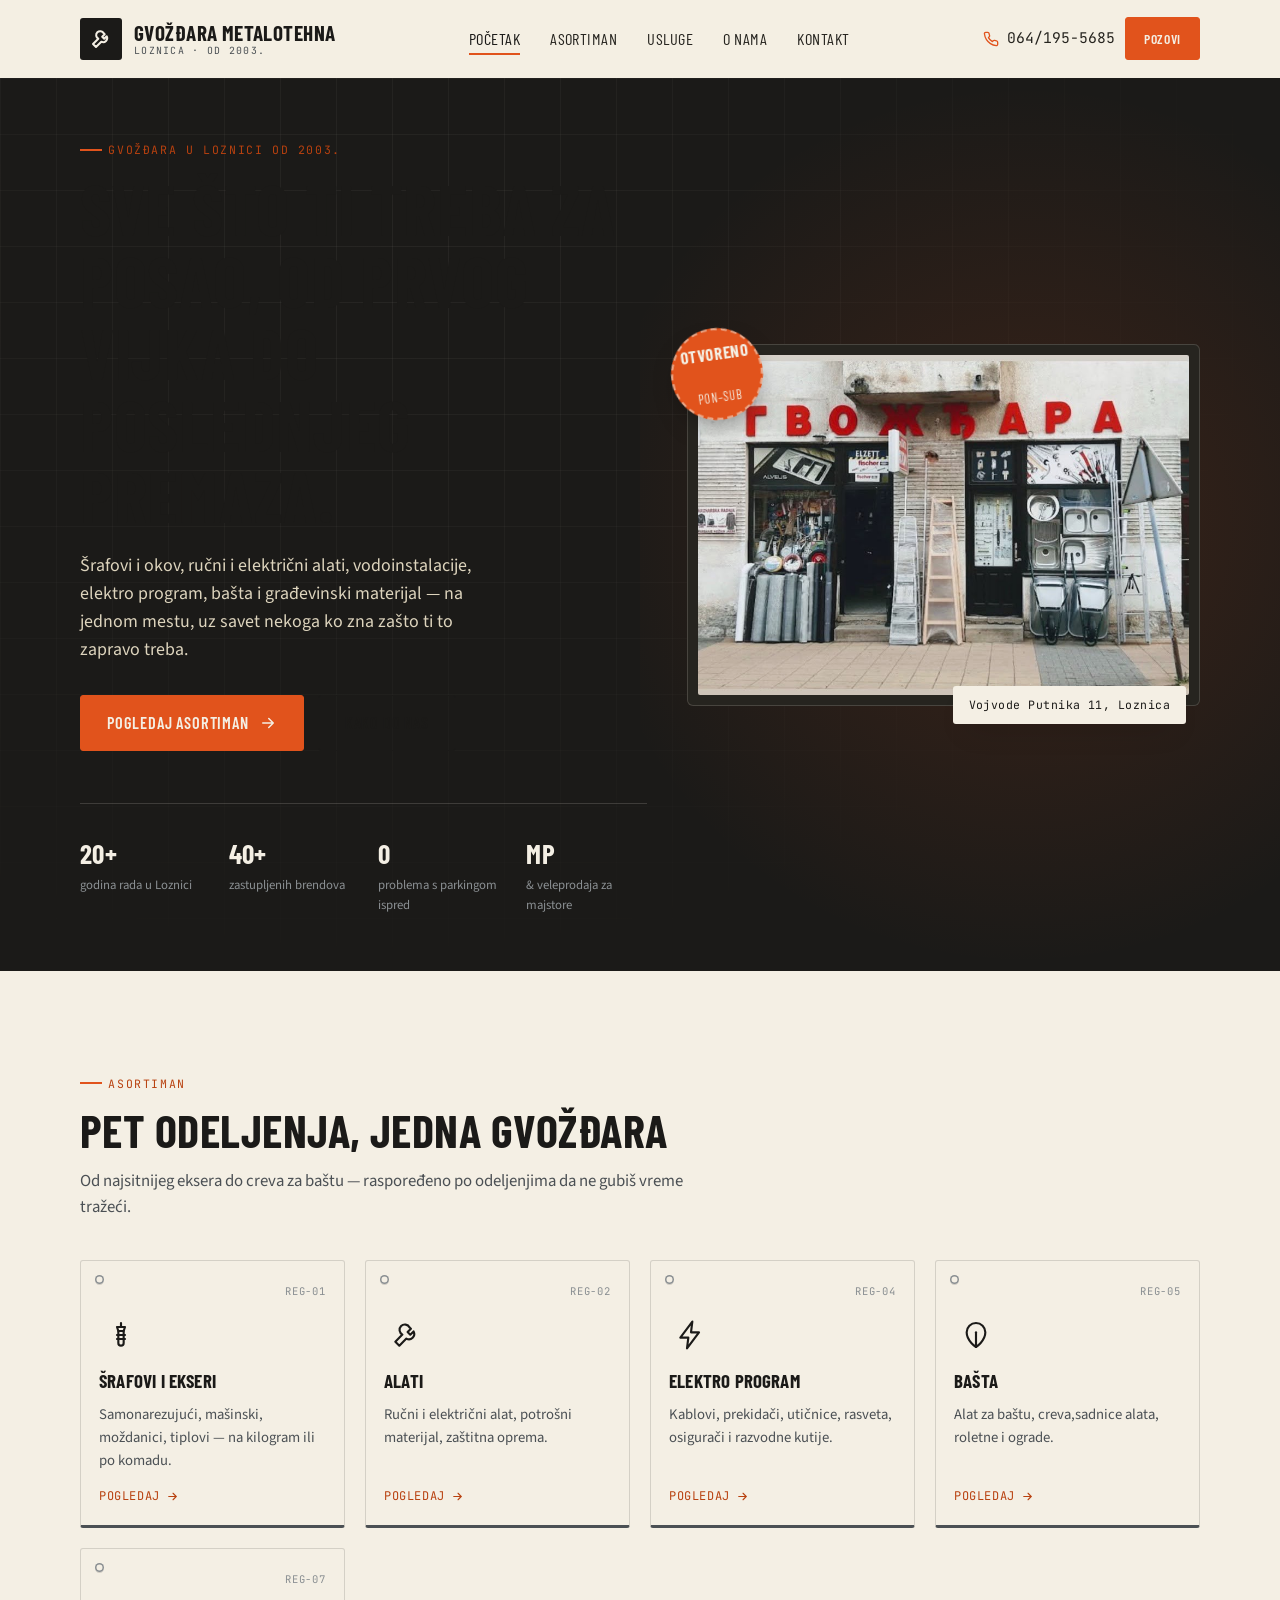
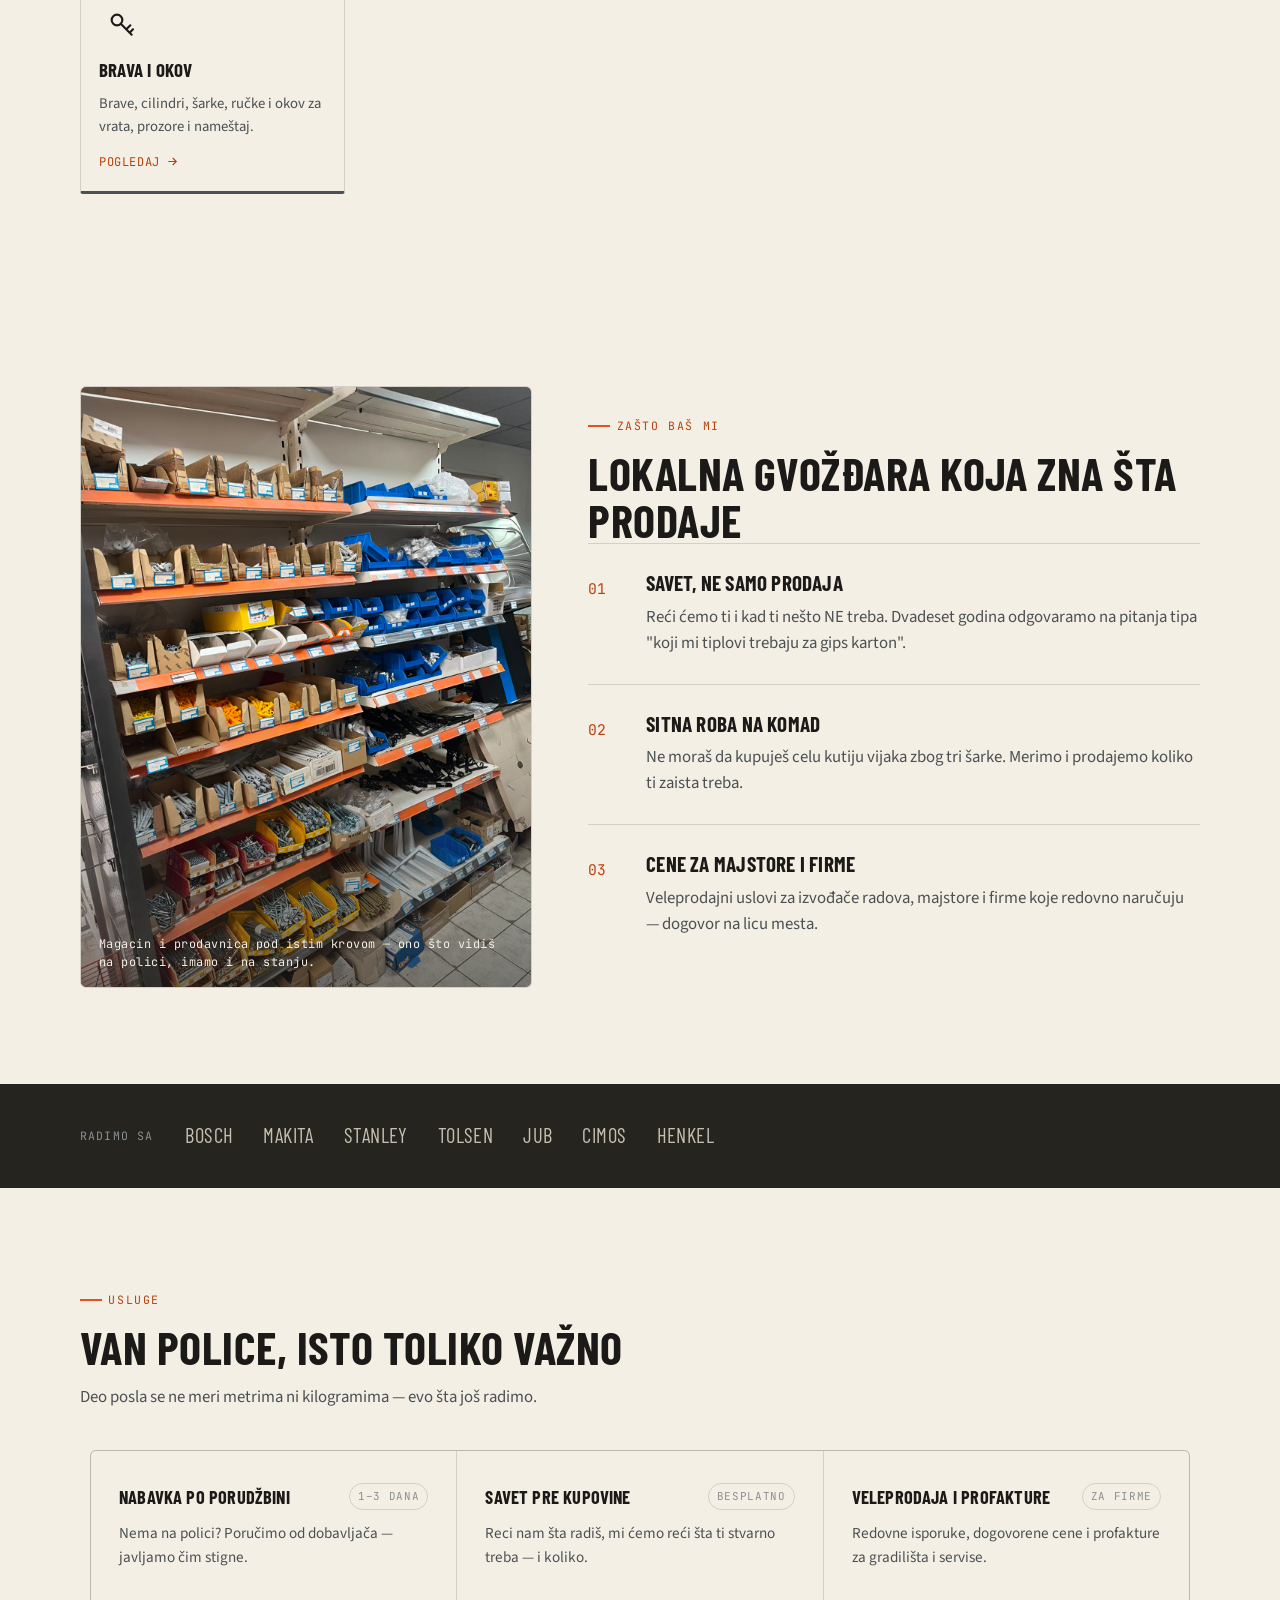
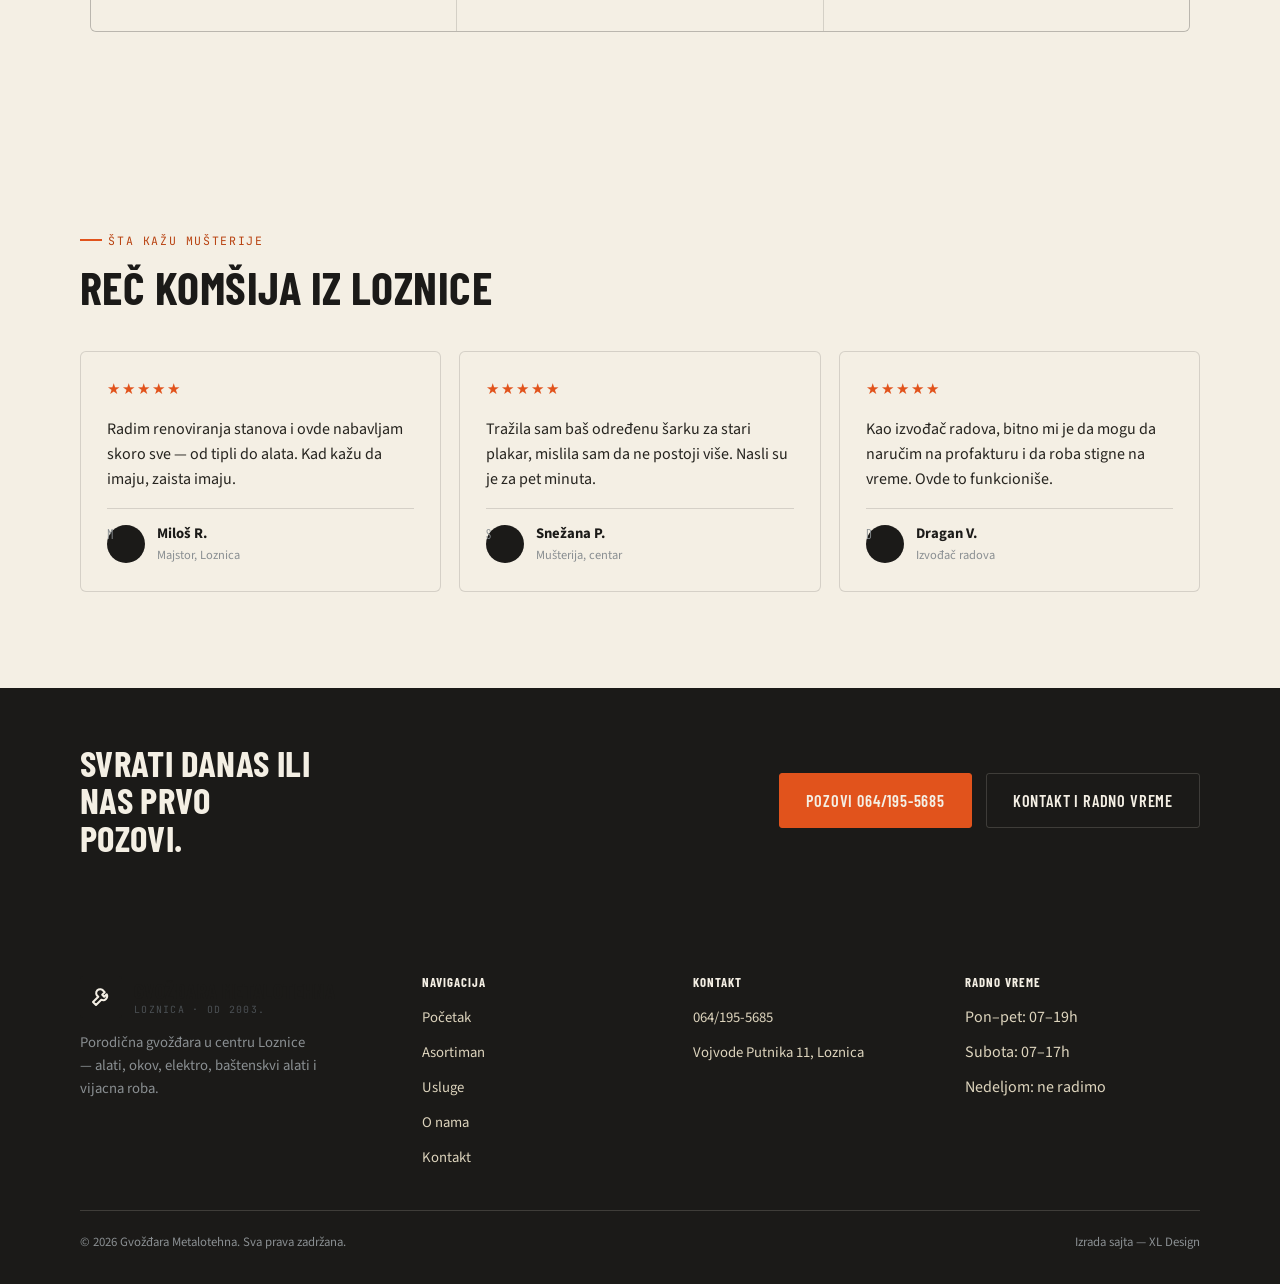
==== commit 776706ea: "Izmene: izbacene vodoinstalacije, gradjevinski materijal i promenjen naziv gvozdjare u Metalotehna" ====
--- a/index.html
+++ b/index.html
@@ -3,7 +3,7 @@
 <head>
 <meta charset="UTF-8">
 <meta name="viewport" content="width=device-width, initial-scale=1.0">
-<title>Gvožđara Janković — Alati, okov i građevinski materijal | Loznica</title>
+<title>Gvožđara Metalotehna — Alati, okov i vijacna roba | Loznica</title>
 <meta name="description" content="Gvožđara Janković u Loznici: vijci i okov, alati, vodoinstalacije, elektro program, bašta i građevinski materijal. Preko 20 godina na Vojvode Putnika 11.">
 <link rel="canonical" href="https://gvozdjara-jankovic.rs/">
 
@@ -32,7 +32,7 @@
         <svg viewBox="0 0 24 24" fill="none" stroke="#F4EFE4" stroke-width="2" stroke-linecap="round" stroke-linejoin="round"><path d="M14.7 6.3a4 4 0 1 0-5.4 5.4L4 17l3 3 5.3-5.3a4 4 0 0 0 5.4-5.4l-2.5 2.5-2-2 2.5-2.5z"/></svg>
       </span>
       <span class="brand-text">
-        <strong>Gvožđara Janković</strong>
+        <strong>Gvožđara Metalotehna</strong>
         <span>Loznica · od 2003.</span>
       </span>
     </a>
@@ -118,7 +118,7 @@
     <div class="container">
       <div class="section-head reveal">
         <span class="kicker">Asortiman</span>
-        <h2 id="cat-heading">Sedam odeljenja, jedna gvožđara</h2>
+        <h2 id="cat-heading">Pet odeljenja, jedna gvožđara</h2>
         <p>Od najsitnijeg eksera do creva za baštu — raspoređeno po odeljenjima da ne gubiš vreme tražeći.</p>
       </div>
 
@@ -144,16 +144,6 @@
           <span class="card-link">Pogledaj<svg viewBox="0 0 24 24" fill="none" stroke="currentColor" stroke-width="2" stroke-linecap="round"><path d="M5 12h14M13 6l6 6-6 6"/></svg></span>
         </a>
 
-        <a class="category-card" href="asortiman.html#vodoinstalacije">
-          <span class="tag-code">REG-03</span>
-          <span class="card-icon" aria-hidden="true">
-            <svg viewBox="0 0 24 24" fill="none" stroke="currentColor" stroke-width="1.6" stroke-linecap="round" stroke-linejoin="round"><path d="M6 4h6v4a3 3 0 0 0 3 3v0a3 3 0 0 1 3 3v6H6z"/><path d="M6 20V10a2 2 0 0 1 2-2"/></svg>
-          </span>
-          <h3>Vodoinstalacije</h3>
-          <p>Cevi, fitinzi, slavine, sanitarije i sve za brzu intervenciju.</p>
-          <span class="card-link">Pogledaj<svg viewBox="0 0 24 24" fill="none" stroke="currentColor" stroke-width="2" stroke-linecap="round"><path d="M5 12h14M13 6l6 6-6 6"/></svg></span>
-        </a>
-
         <a class="category-card" href="asortiman.html#elektro">
           <span class="tag-code">REG-04</span>
           <span class="card-icon" aria-hidden="true">
@@ -171,16 +161,6 @@
           </span>
           <h3>Bašta</h3>
           <p>Alat za baštu, creva,sadnice alata, roletne i ograde.</p>
-          <span class="card-link">Pogledaj<svg viewBox="0 0 24 24" fill="none" stroke="currentColor" stroke-width="2" stroke-linecap="round"><path d="M5 12h14M13 6l6 6-6 6"/></svg></span>
-        </a>
-
-        <a class="category-card" href="asortiman.html#gradjevinski">
-          <span class="tag-code">REG-06</span>
-          <span class="card-icon" aria-hidden="true">
-            <svg viewBox="0 0 24 24" fill="none" stroke="currentColor" stroke-width="1.6" stroke-linecap="round" stroke-linejoin="round"><rect x="3" y="10" width="7" height="5"/><rect x="14" y="10" width="7" height="5"/><rect x="8.5" y="4" width="7" height="5"/><rect x="3" y="16" width="18" height="4"/></svg>
-          </span>
-          <h3>Građevinski materijal</h3>
-          <p>Lepkovi, malteri, gips, izolacija, alat za zidanje i završne radove.</p>
           <span class="card-link">Pogledaj<svg viewBox="0 0 24 24" fill="none" stroke="currentColor" stroke-width="2" stroke-linecap="round"><path d="M5 12h14M13 6l6 6-6 6"/></svg></span>
         </a>
 
@@ -345,11 +325,11 @@
             <svg viewBox="0 0 24 24" fill="none" stroke="#F4EFE4" stroke-width="2" stroke-linecap="round" stroke-linejoin="round"><path d="M14.7 6.3a4 4 0 1 0-5.4 5.4L4 17l3 3 5.3-5.3a4 4 0 0 0 5.4-5.4l-2.5 2.5-2-2 2.5-2.5z"/></svg>
           </span>
           <span class="brand-text">
-            <strong>Gvožđara Janković</strong>
+            <strong>Gvožđara Metalotehna</strong>
             <span>Loznica · od 2003.</span>
           </span>
         </a>
-        <p>Porodična gvožđara u centru Loznice — alati, okov, vodoinstalacije, elektro, bašta i građevinski materijal.</p>
+        <p>Porodična gvožđara u centru Loznice — alati, okov, elektro, baštenskvi alati i vijacna roba.</p>
       </div>
 
       <div class="footer-col">
@@ -382,8 +362,8 @@
     </div>
 
     <div class="footer-bottom">
-      <span>© <span id="year">2026</span> Gvožđara Janković. Sva prava zadržana.</span>
-      <span>Izrada sajta — lokalni studio, bez fensi fraza.</span>
+      <span>© <span id="year">2026</span> Gvožđara Metalotehna. Sva prava zadržana.</span>
+      <span>Izrada sajta — XL Design</span>
     </div>
   </div>
 </footer>
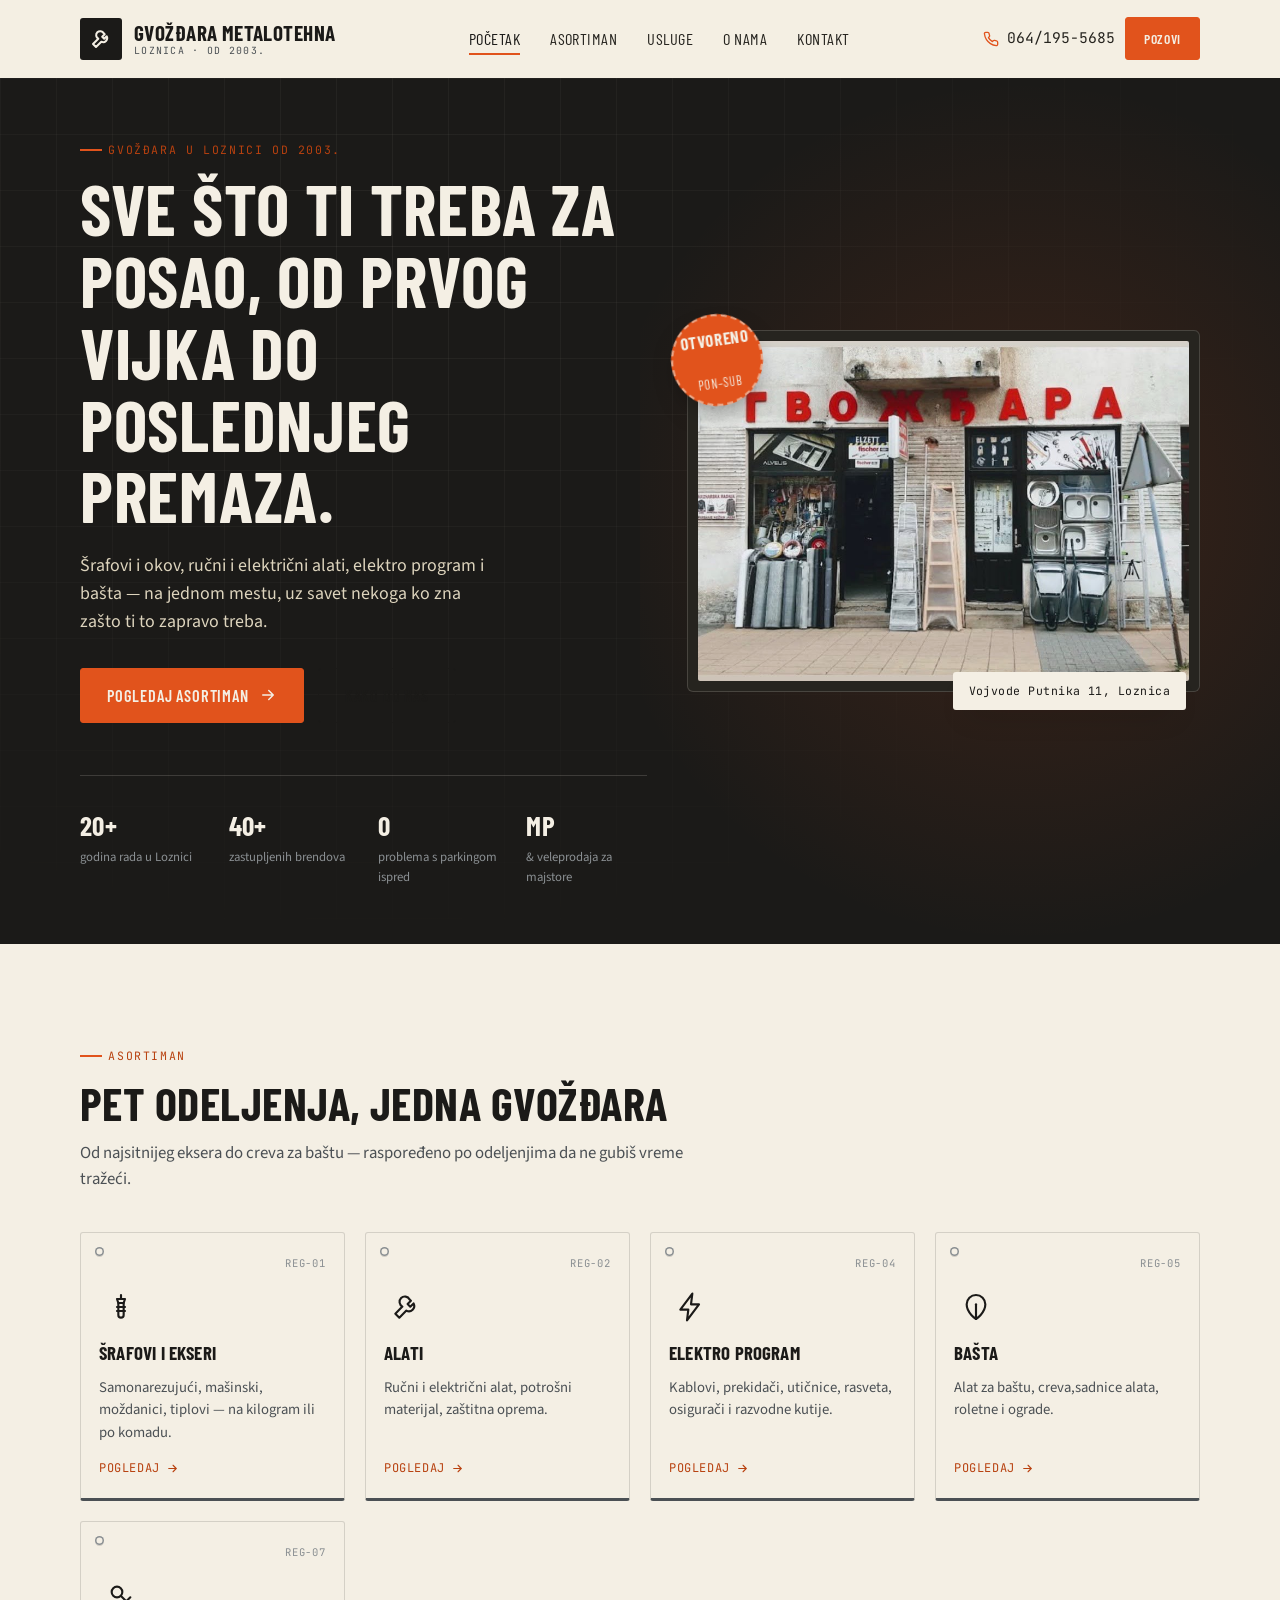
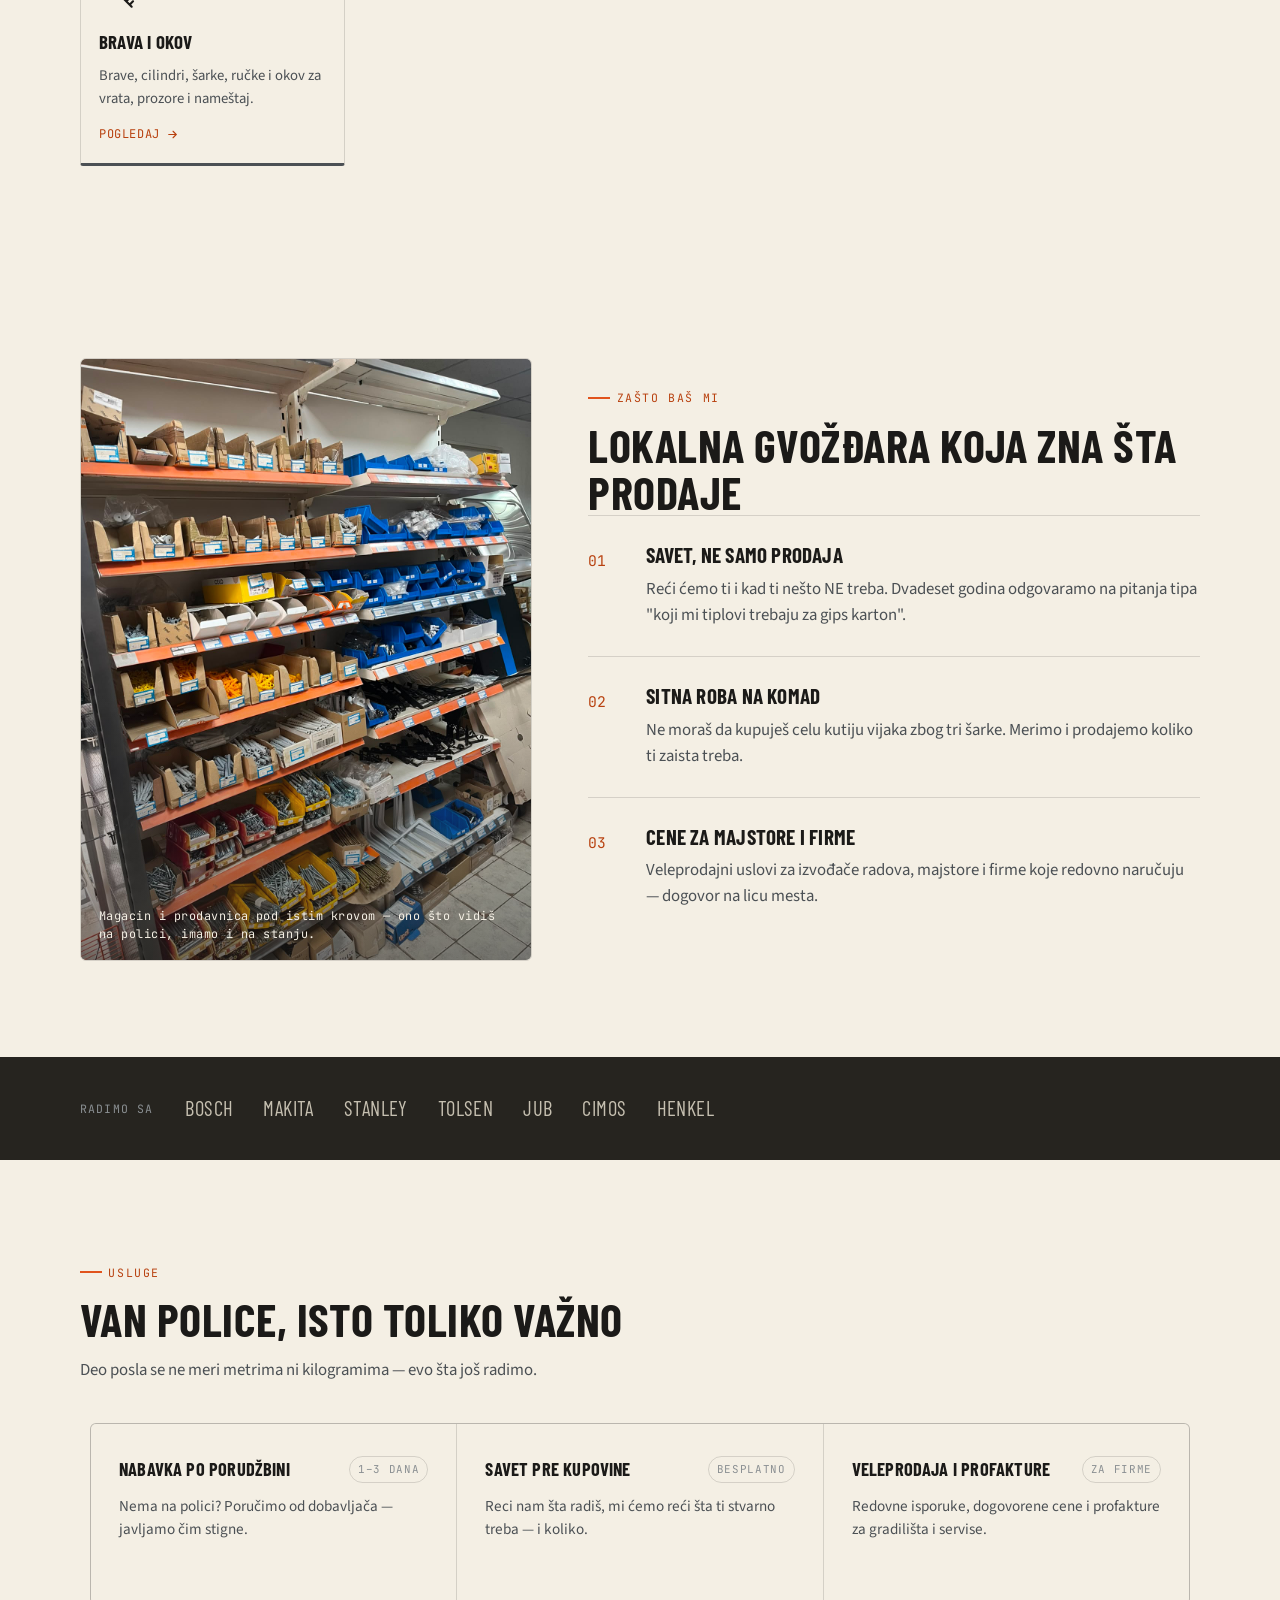
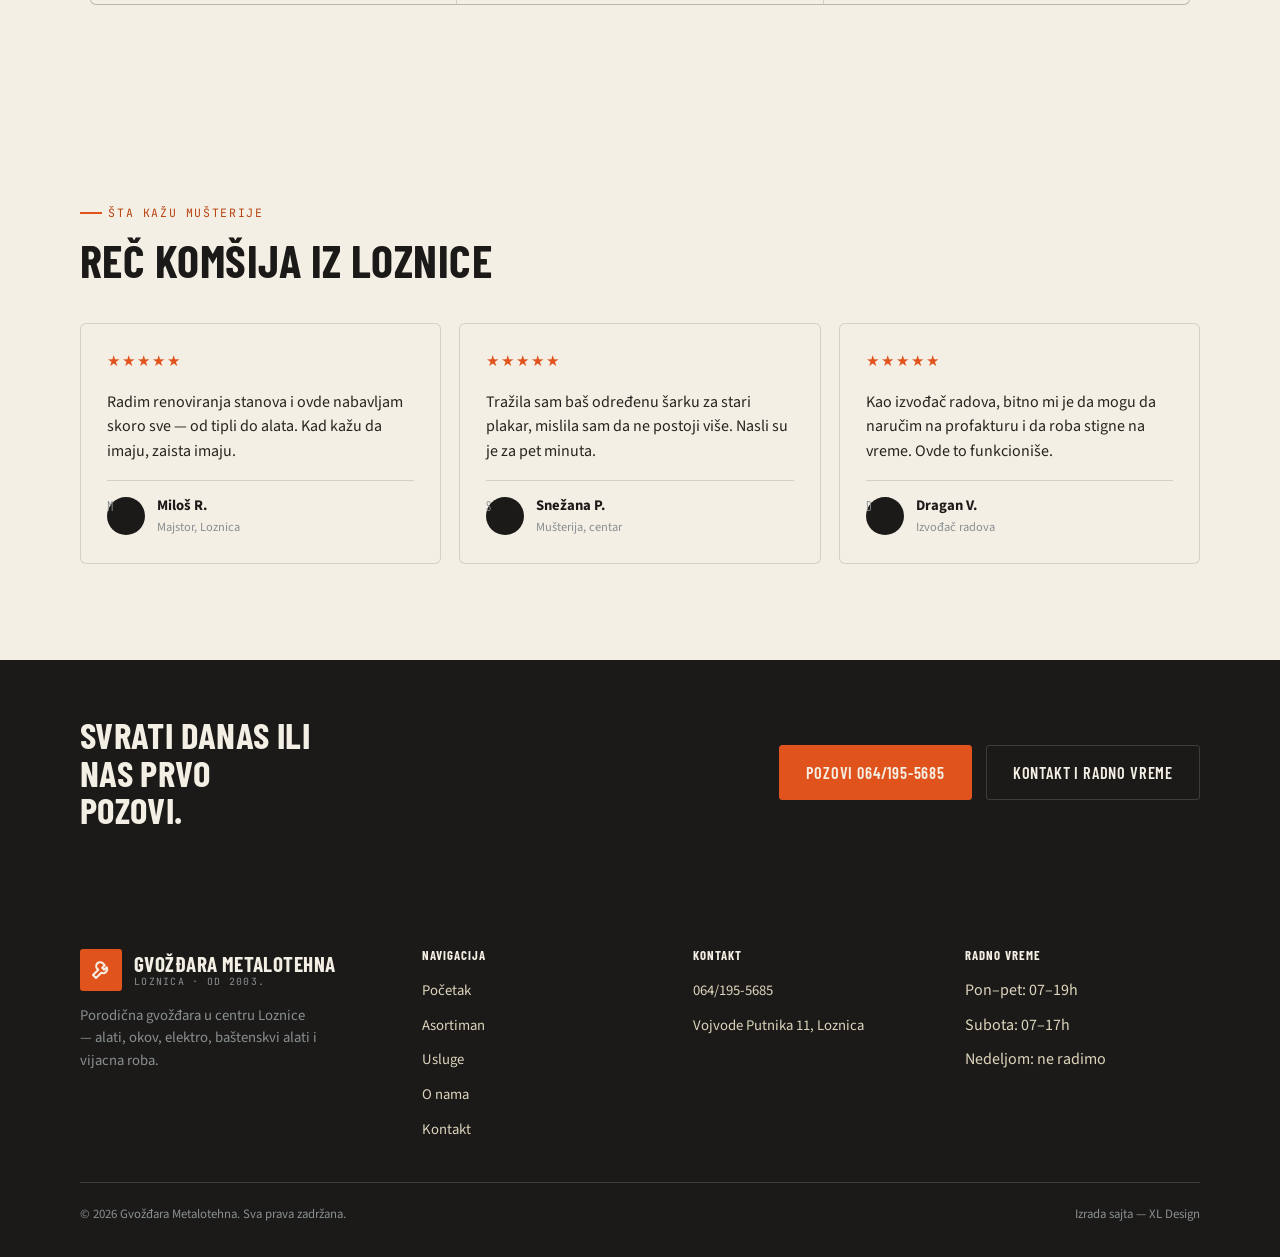
==== commit c171d883: "Izmena ostalih gresaka" ====
--- a/index.html
+++ b/index.html
@@ -4,13 +4,13 @@
 <meta charset="UTF-8">
 <meta name="viewport" content="width=device-width, initial-scale=1.0">
 <title>Gvožđara Metalotehna — Alati, okov i vijacna roba | Loznica</title>
-<meta name="description" content="Gvožđara Janković u Loznici: vijci i okov, alati, vodoinstalacije, elektro program, bašta i građevinski materijal. Preko 20 godina na Vojvode Putnika 11.">
+<meta name="description" content="Gvožđara Metalotehna u Loznici: vijci i ekseri, alati, elektro program, bašta, brava i okov. Preko 20 godina na Vojvode Putnika 11.">
 <link rel="canonical" href="https://gvozdjara-jankovic.rs/">
 
 <meta property="og:type" content="website">
-<meta property="og:site_name" content="Gvožđara Janković">
-<meta property="og:title" content="Gvožđara Janković — Alati, okov i građevinski materijal | Loznica">
-<meta property="og:description" content="Sve za majstore i domaćinstvo na jednom mestu — vijci, alati, vodoinstalacije, elektro, bašta i građevinski materijal. Vojvode Putnika 11, Loznica.">
+<meta property="og:site_name" content="Gvožđara Metalotehna">
+<meta property="og:title" content="Gvožđara Metalotehna — Alati, okov i elektro program | Loznica">
+<meta property="og:description" content="Sve za majstore i domaćinstvo na jednom mestu — vijci, alati, elektro program, bašta, brava i okov. Vojvode Putnika 11, Loznica.">
 <meta property="og:image" content="https://images.unsplash.com/photo-1632496497047-706290273235?auto=format&fit=crop&w=1200&q=80">
 <meta property="og:locale" content="sr_RS">
 <meta name="twitter:card" content="summary_large_image">
@@ -27,7 +27,7 @@
 
 <header class="site-header">
   <div class="container header-inner">
-    <a class="brand" href="index.html" aria-label="Gvožđara Janković — početna">
+    <a class="brand" href="index.html" aria-label="Gvožđara Metalotehna — početna">
       <span class="brand-mark" aria-hidden="true">
         <svg viewBox="0 0 24 24" fill="none" stroke="#F4EFE4" stroke-width="2" stroke-linecap="round" stroke-linejoin="round"><path d="M14.7 6.3a4 4 0 1 0-5.4 5.4L4 17l3 3 5.3-5.3a4 4 0 0 0 5.4-5.4l-2.5 2.5-2-2 2.5-2.5z"/></svg>
       </span>
@@ -84,7 +84,7 @@
       <div class="hero-copy">
         <span class="kicker">Gvožđara u Loznici od 2003.</span>
         <h1>Sve što ti treba za posao, od prvog vijka do poslednjeg premaza.</h1>
-        <p class="hero-sub">Šrafovi i okov, ručni i električni alati, vodoinstalacije, elektro program, bašta i građevinski materijal — na jednom mestu, uz savet nekoga ko zna zašto ti to zapravo treba.</p>
+        <p class="hero-sub">Šrafovi i okov, ručni i električni alati, elektro program i bašta — na jednom mestu, uz savet nekoga ko zna zašto ti to zapravo treba.</p>
         <div class="hero-cta">
           <a class="btn btn-primary" href="asortiman.html">
             Pogledaj asortiman
@@ -105,7 +105,7 @@
 
       <div class="hero-visual">
         <div class="hero-frame">
-          <img src="assets/SlikaNapred.jpeg" alt="Ulaz u Gvožđaru Janković u Loznici" loading="eager" width="1200" height="800">
+          <img src="assets/SlikaNapred.jpeg" alt="Ulaz u Gvožđaru Metalotehna u Loznici" loading="eager" width="1200" height="800">
         </div>
         <div class="hero-badge" aria-hidden="true"><strong>OTVORENO</strong>pon–sub</div>
         <div class="hero-caption">Vojvode Putnika 11, Loznica</div>
@@ -320,7 +320,7 @@
   <div class="container">
     <div class="footer-grid">
       <div class="footer-brand">
-        <a class="brand" href="index.html" aria-label="Gvožđara Janković — početna">
+        <a class="brand" href="index.html" aria-label="Gvožđara Metalotehna — početna">
           <span class="brand-mark" aria-hidden="true">
             <svg viewBox="0 0 24 24" fill="none" stroke="#F4EFE4" stroke-width="2" stroke-linecap="round" stroke-linejoin="round"><path d="M14.7 6.3a4 4 0 1 0-5.4 5.4L4 17l3 3 5.3-5.3a4 4 0 0 0 5.4-5.4l-2.5 2.5-2-2 2.5-2.5z"/></svg>
           </span>
--- a/styles.css
+++ b/styles.css
@@ -395,7 +395,7 @@
 }
 
 .hero-copy .kicker{opacity:0;transform:translateY(10px);animation:rise .5s var(--ease-out) forwards;animation-delay:.05s;}
-.hero-copy h1{opacity:0;transform:translateY(14px);animation:rise .6s var(--ease-out) forwards;animation-delay:.15s;}
+.hero-copy h1{color:var(--paper);opacity:0;transform:translateY(14px);animation:rise .6s var(--ease-out) forwards;animation-delay:.15s;}
 .hero-copy .hero-sub{opacity:0;transform:translateY(14px);animation:rise .6s var(--ease-out) forwards;animation-delay:.28s;
   margin-top:20px;max-width:46ch;font-size:1.12rem;color:var(--paper-dimmer);}
 .hero-cta{opacity:0;transform:translateY(14px);animation:rise .6s var(--ease-out) forwards;animation-delay:.4s;
@@ -771,6 +771,7 @@
 }
 @media(min-width:940px){ .contact-grid{grid-template-columns:1fr 1fr;gap:48px;align-items:start;} }
 
+.info-card h1,.info-card h2,.info-card h3,.info-card h4{color:var(--paper);}
 .info-card{
   background:var(--charcoal);
   color:var(--paper);
@@ -896,7 +897,7 @@
 }
 .breadcrumb a{color:var(--paper-dimmer);}
 .breadcrumb a:hover{color:var(--accent);}
-.page-hero h1{max-width:16ch;}
+.page-hero h1{max-width:16ch;color:var(--paper);}
 .page-hero .hero-sub{margin-top:16px;max-width:56ch;color:var(--paper-dimmer);font-size:1.08rem;}
 
 /* =========================================================
@@ -1012,6 +1013,9 @@
   color:var(--paper-dimmer);
   padding-top:64px;
 }
+.site-footer .brand{color:var(--paper);}
+.site-footer .brand-mark{background:var(--accent);}
+.site-footer .brand-text span{color:var(--steel);}
 .footer-grid{
   display:grid;
   gap:36px;
